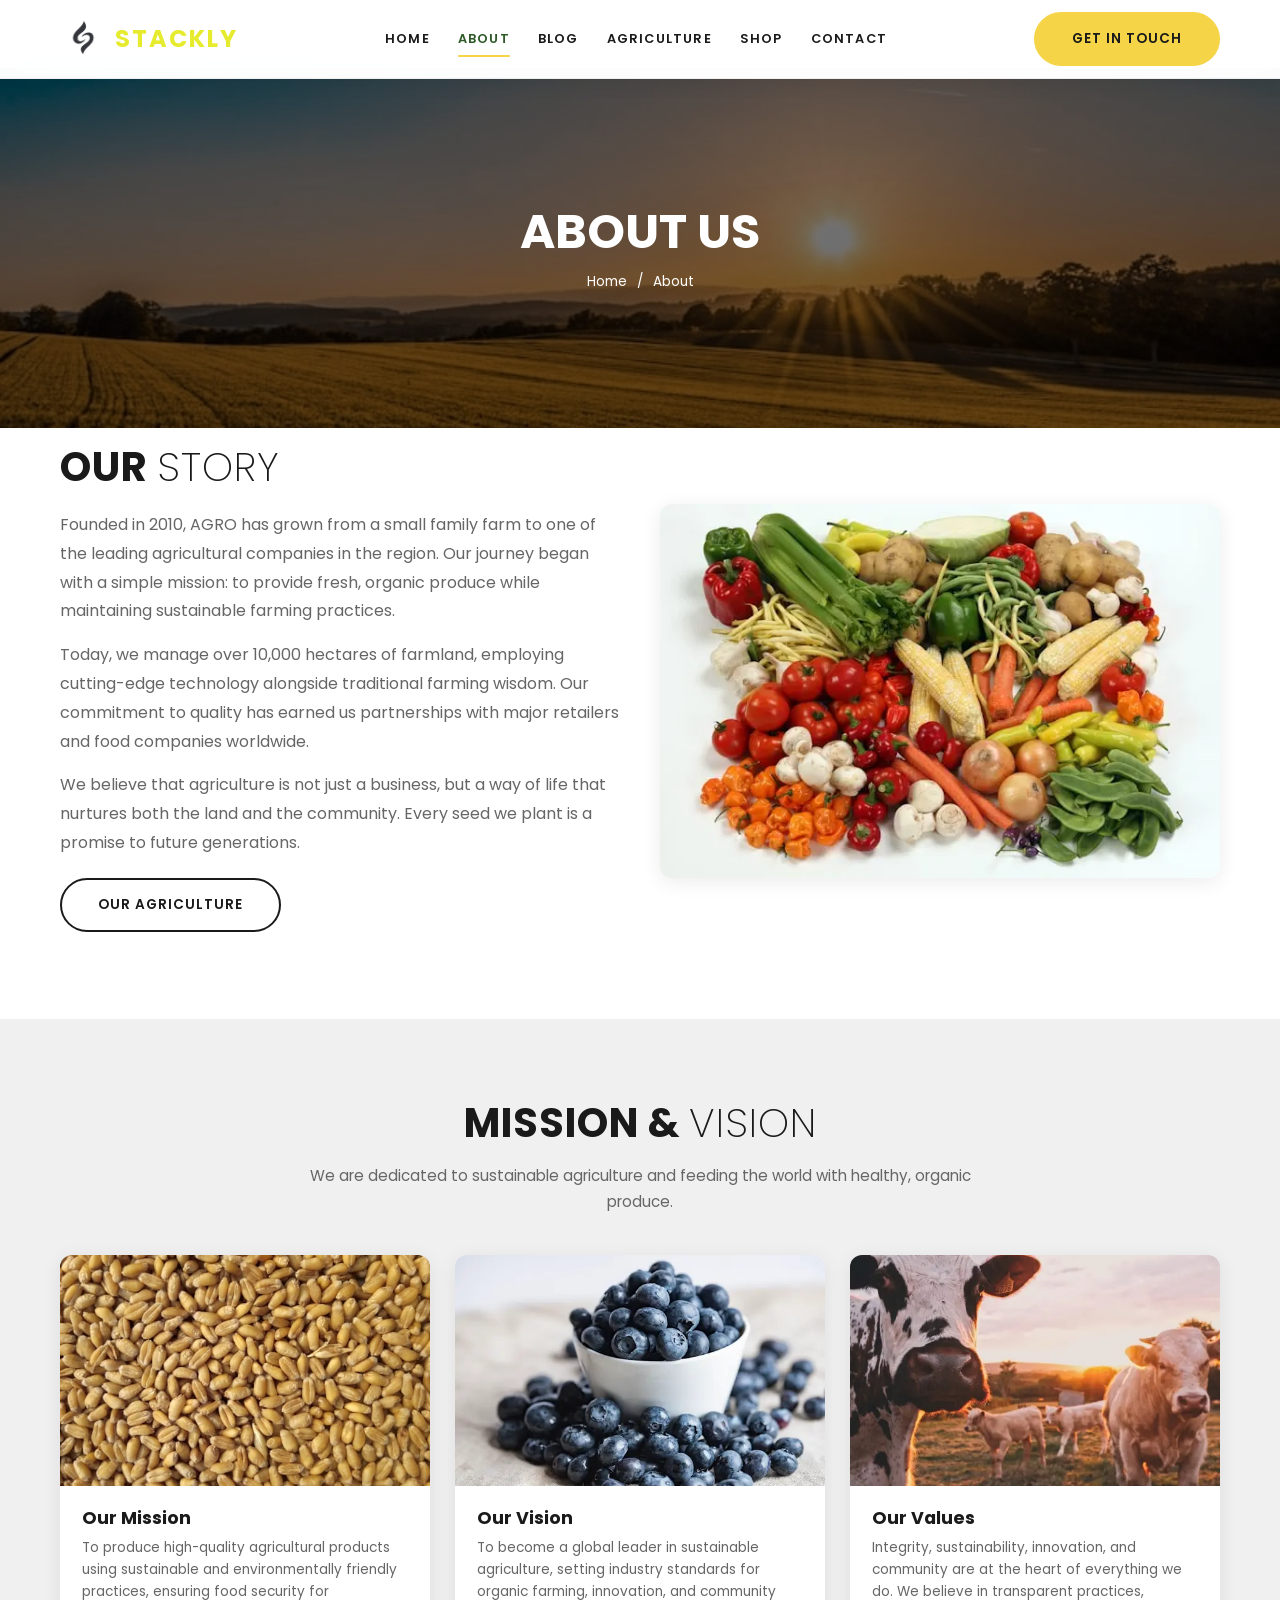
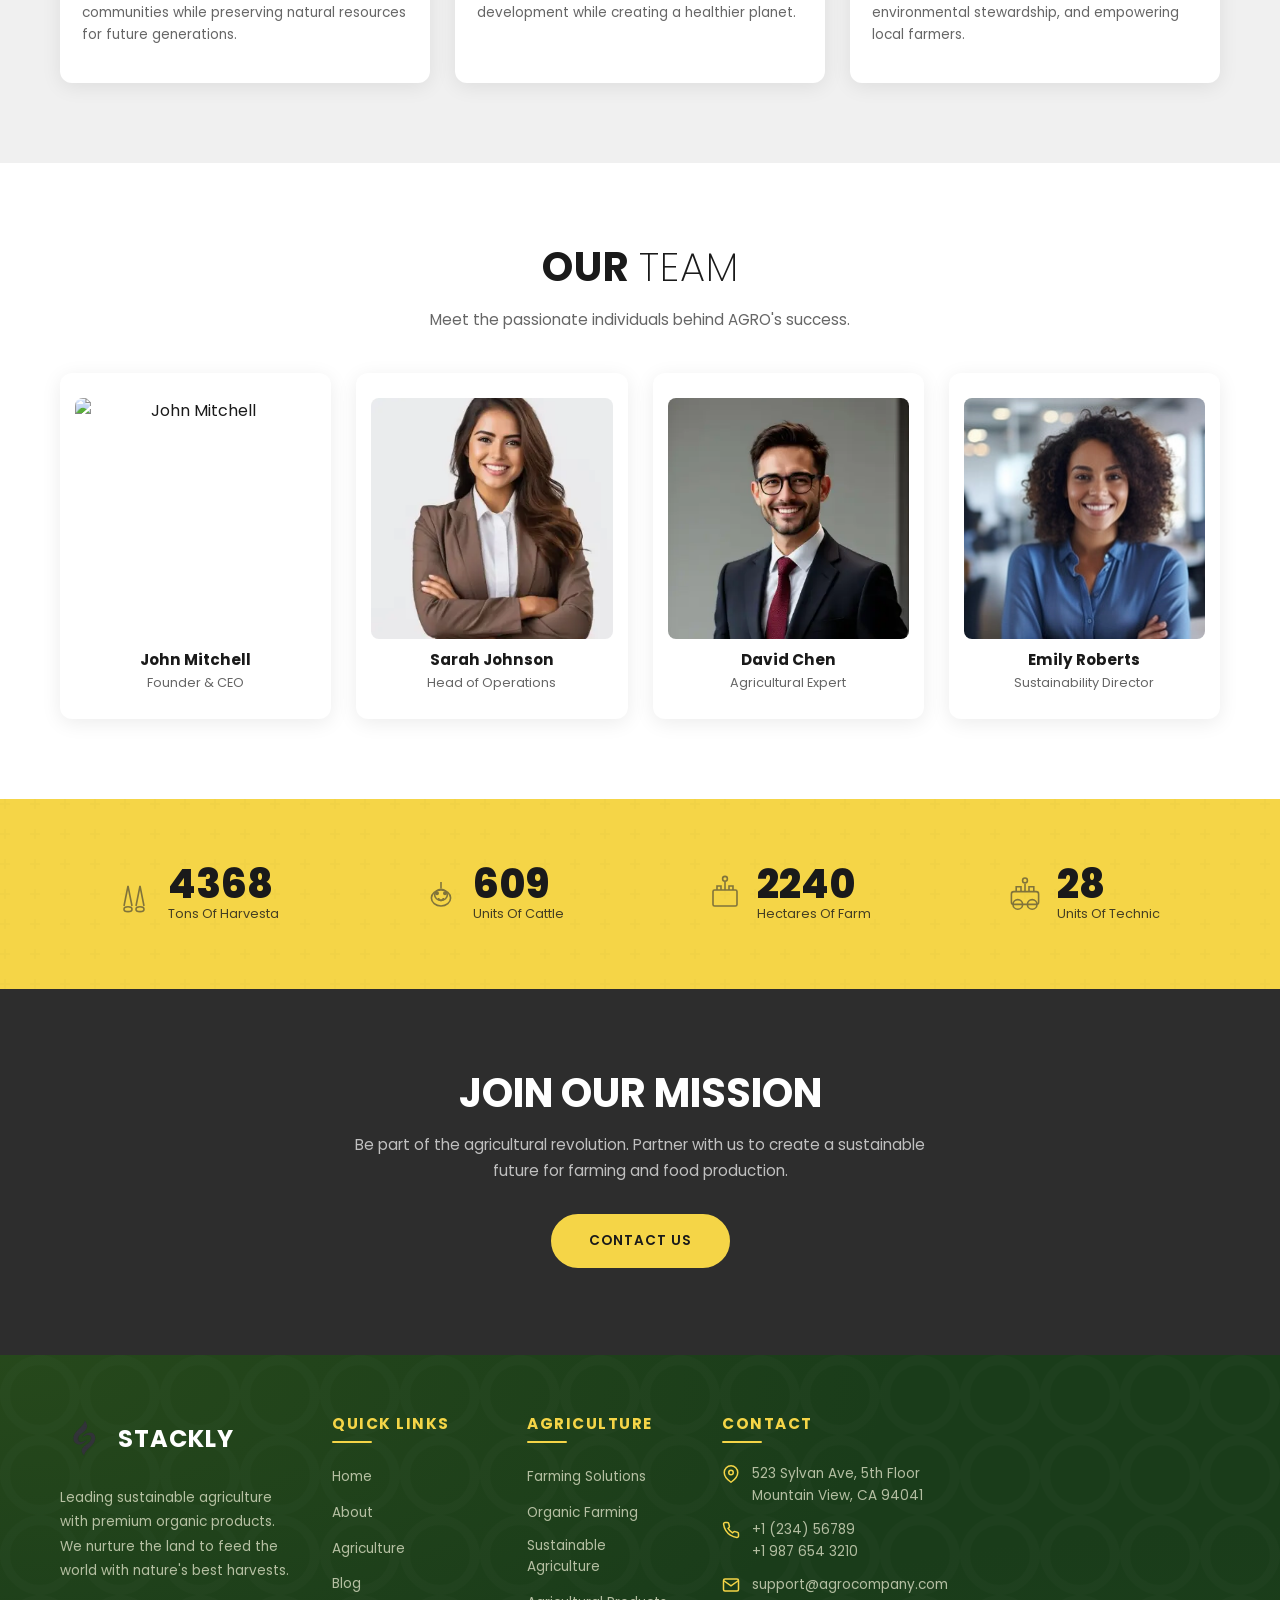
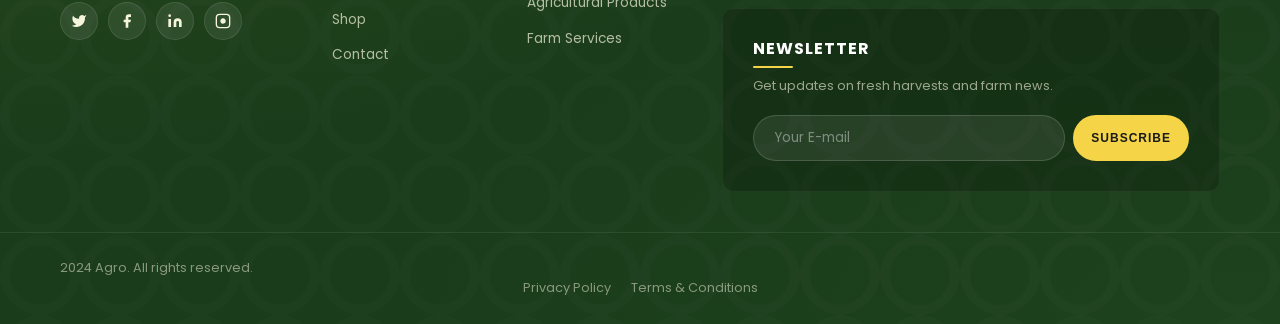
==== about.html @ 9c25da8b "Add files via upload" ====
<!DOCTYPE html>
<html lang="en">
<head>
    <meta charset="UTF-8">
    <meta name="viewport" content="width=device-width, initial-scale=1.0">
    <title>About Us - AGRO Farming Company</title>
    <meta name="description" content="Learn about AGRO Farming Company, our mission, values, and commitment to sustainable agriculture.">
    <link rel="preconnect" href="https://fonts.googleapis.com">
    <link href="https://fonts.googleapis.com/css2?family=Poppins:wght@200;300;400;500;600;700;800&display=swap" rel="stylesheet">
    <link rel="stylesheet" href="style.css">
</head>
<body>
    <!-- Header -->
    <header class="header scrolled">
        <div class="container">
            <div class="header-inner">
                                <a href="index.html" class="logo">
    <img src="logo.png" alt="STACKLY Logo" class="logo-image">
    <span class="logo-text">STACKLY</span>
</a>
      
                <nav class="nav">
                    <a href="index.html" class="nav-link">Home</a>
                    <a href="about.html" class="nav-link active">About</a>
                    <a href="blog.html" class="nav-link">Blog</a>
                    <a href="agriculture.html" class="nav-link">Agriculture</a>
                    <a href="shop.html" class="nav-link">Shop</a>
                    <a href="contact.html" class="nav-link">Contact</a>
                </nav>
                <a href="contact.html" class="btn btn-primary">Get In Touch</a>
                <div class="mobile-toggle">
                    <span></span>
                    <span></span>
                    <span></span>
                </div>
            </div>
        </div>
    </header>

    <!-- Page Hero -->
    <section class="page-hero">
        <div class="page-hero-overlay"></div>
        <div class="page-hero-content">
            <h1>About Us</h1>
            <div class="breadcrumb">
                <a href="index.html">Home</a>
                <span>/</span>
                <span>About</span>
            </div>
        </div>
    </section>

    <!-- Our Story -->
    <section class="section-padding">
        <div class="container">
            <div class="about-story fade-in">
                <div class="fade-left">
                    <h2 class="section-title" style="text-align:left; margin-bottom:20px;">Our <span class="thin">Story</span></h2>
                    <p style="color:var(--gray); margin-bottom:15px; line-height:1.8;">Founded in 2010, AGRO has grown from a small family farm to one of the leading agricultural companies in the region. Our journey began with a simple mission: to provide fresh, organic produce while maintaining sustainable farming practices.</p>
                    <p style="color:var(--gray); margin-bottom:15px; line-height:1.8;">Today, we manage over 10,000 hectares of farmland, employing cutting-edge technology alongside traditional farming wisdom. Our commitment to quality has earned us partnerships with major retailers and food companies worldwide.</p>
                    <p style="color:var(--gray); line-height:1.8;">We believe that agriculture is not just a business, but a way of life that nurtures both the land and the community. Every seed we plant is a promise to future generations.</p>
                    <a href="agriculture.html" class="btn btn-outline" style="margin-top:20px;">Our Agriculture</a>
                </div>
                <div class="fade-right">
                    <img src="img4.webp" alt="Our Farm" style="border-radius:12px; box-shadow:var(--shadow);">
                </div>
            </div>
        </div>
    </section>

    <!-- Mission & Vision -->
    <section class="section-padding" style="background:var(--light-gray);">
        <div class="container">
            <div class="fade-in">
                <h2 class="section-title">Mission & <span class="thin">Vision</span></h2>
                <p class="section-subtitle">We are dedicated to sustainable agriculture and feeding the world with healthy, organic produce.</p>
            </div>
            <div class="agriculture-grid stagger-container">
                <div class="agriculture-card fade-in">
                    <img src="img2.webp" alt="Our Mission">
                    <div class="agriculture-card-content">
                        <h3>Our Mission</h3>
                        <p>To produce high-quality agricultural products using sustainable and environmentally friendly practices, ensuring food security for communities while preserving natural resources for future generations.</p>
                    </div>
                </div>
                <div class="agriculture-card fade-in">
                    <img src="img3 (1).webp" alt="Our Vision">
                    <div class="agriculture-card-content">
                        <h3>Our Vision</h3>
                        <p>To become a global leader in sustainable agriculture, setting industry standards for organic farming, innovation, and community development while creating a healthier planet.</p>
                    </div>
                </div>
                <div class="agriculture-card fade-in">
                    <img src="img5 (4).webp" alt="Our Values">
                    <div class="agriculture-card-content">
                        <h3>Our Values</h3>
                        <p>Integrity, sustainability, innovation, and community are at the heart of everything we do. We believe in transparent practices, environmental stewardship, and empowering local farmers.</p>
                    </div>
                </div>
            </div>
        </div>
    </section>

    <!-- Team Section -->
    <section class="section-padding">
        <div class="container">
            <div class="fade-in">
                <h2 class="section-title">Our <span class="thin">Team</span></h2>
                <p class="section-subtitle">Meet the passionate individuals behind AGRO's success.</p>
            </div>
            <div class="team-grid stagger-container">
                <div class="team-card fade-in">
                    <img src="men.webp" alt="John Mitchell">
                    <h4>John Mitchell</h4>
                    <p>Founder & CEO</p>
                </div>
                <div class="team-card fade-in">
                    <img src="asha.webp" alt="Sarah Johnson">
                    <h4>Sarah Johnson</h4>
                    <p>Head of Operations</p>
                </div>
                <div class="team-card fade-in">
                    <img src="reddy.webp" alt="David Chen">
                    <h4>David Chen</h4>
                    <p>Agricultural Expert</p>
                </div>
                <div class="team-card fade-in">
                    <img src="14.webp" alt="Emily Roberts">
                    <h4>Emily Roberts</h4>
                    <p>Sustainability Director</p>
                </div>
            </div>
        </div>
    </section>

    <!-- Stats Section -->
    <section class="stats-section">
        <div class="container">
            <div class="stats-grid stagger-container">
                <div class="stat-item fade-in">
                    <div class="stat-icon">
                        <svg viewBox="0 0 50 50" fill="none" stroke="#333" stroke-width="2"><path d="M10 40L15 15L20 40M25 40L30 15L35 40"/><ellipse cx="15" cy="44" rx="5" ry="3"/><ellipse cx="30" cy="44" rx="5" ry="3"/></svg>
                    </div>
                    <div>
                        <div class="stat-number"><span class="counter" data-target="19500">0</span></div>
                        <div class="stat-label">Tons of harvesta</div>
                    </div>
                </div>
                <div class="stat-item fade-in">
                    <div class="stat-icon">
                        <svg viewBox="0 0 50 50" fill="none" stroke="#333" stroke-width="2"><ellipse cx="25" cy="30" rx="12" ry="10"/><ellipse cx="25" cy="26" rx="8" ry="7"/><circle cx="20" cy="24" r="1.5" fill="#333"/><circle cx="30" cy="24" r="1.5" fill="#333"/><path d="M22 30c0 1.5 1.5 3 3 3s3-1.5 3-3"/><path d="M25 10v8"/></svg>
                    </div>
                    <div>
                        <div class="stat-number"><span class="counter" data-target="2720">0</span></div>
                        <div class="stat-label">Units of Cattle</div>
                    </div>
                </div>
                <div class="stat-item fade-in">
                    <div class="stat-icon">
                        <svg viewBox="0 0 50 50" fill="none" stroke="#333" stroke-width="2"><rect x="10" y="20" width="30" height="20" rx="2"/><path d="M15 20V15h5v5M30 20V15h5v5"/><path d="M25 20V10"/><circle cx="25" cy="6" r="3"/></svg>
                    </div>
                    <div>
                        <div class="stat-number"><span class="counter" data-target="10000">0</span></div>
                        <div class="stat-label">Hectares of farm</div>
                    </div>
                </div>
                <div class="stat-item fade-in">
                    <div class="stat-icon">
                        <svg viewBox="0 0 50 50" fill="none" stroke="#333" stroke-width="2"><rect x="8" y="22" width="34" height="16" rx="3"/><circle cx="16" cy="38" r="6"/><circle cx="34" cy="38" r="6"/><path d="M14 22V16h6v6M30 22V16h6v6"/><path d="M25 22V12"/><circle cx="25" cy="8" r="3"/></svg>
                    </div>
                    <div>
                        <div class="stat-number"><span class="counter" data-target="128">0</span></div>
                        <div class="stat-label">Units of technic</div>
                    </div>
                </div>
            </div>
        </div>
    </section>

    <!-- CTA Section -->
    <section class="section-padding" style="background:var(--dark-gray); color:var(--white); text-align:center;">
        <div class="container">
            <div class="fade-in">
                <h2 style="font-size:clamp(1.8rem, 5vw, 2.5rem); margin-bottom:15px; text-transform:uppercase;">Join Our <span class="thin">Mission</span></h2>
                <p style="color:rgba(255,255,255,0.7); max-width:600px; margin:0 auto 30px; font-size:0.95rem; line-height:1.7;">Be part of the agricultural revolution. Partner with us to create a sustainable future for farming and food production.</p>
                <a href="contact.html" class="btn btn-primary">Contact Us</a>
            </div>
        </div>
    </section>

    <!-- Footer -->
    <footer class="footer">
        <div class="footer-top">
            <div class="container">
                <div class="footer-grid">
                    <div class="footer-column footer-brand">
                                         <a href="index.html" class="logo">
    <img src="logo.png" alt="STACKLY Logo" class="logo-image">
    <span class="logo-text">STACKLY</span>
</a>
      
                        <p>Leading sustainable agriculture with premium organic products. We nurture the land to feed the world with nature's best harvests.</p>
                        <div class="social-links">
                            <a href="404.html" aria-label="Twitter"><svg width="16" height="16" viewBox="0 0 24 24" fill="currentColor"><path d="M23 3a10.9 10.9 0 0 1-3.14 1.53 4.48 4.48 0 0 0-7.86 3v1A10.66 10.66 0 0 1 3 4s-4 9 5 13a11.64 11.64 0 0 1-7 2c9 5 20 0 20-11.5a4.5 4.5 0 0 0-.08-.83A7.72 7.72 0 0 0 23 3z"/></svg></a>
                            <a href="404.html" aria-label="Facebook"><svg width="16" height="16" viewBox="0 0 24 24" fill="currentColor"><path d="M18 2h-3a5 5 0 0 0-5 5v3H7v4h3v8h4v-8h3l1-4h-4V7a1 1 0 0 1 1-1h3z"/></svg></a>
                            <a href="404.html" aria-label="LinkedIn"><svg width="16" height="16" viewBox="0 0 24 24" fill="currentColor"><path d="M16 8a6 6 0 0 1 6 6v7h-4v-7a2 2 0 0 0-2-2 2 2 0 0 0-2 2v7h-4v-7a6 6 0 0 1 6-6zM2 9h4v12H2zM4 6a2 2 0 1 1 0-4 2 2 0 0 1 0 4z"/></svg></a>
                            <a href="404.html" aria-label="Instagram"><svg width="16" height="16" viewBox="0 0 24 24" fill="currentColor"><rect x="2" y="2" width="20" height="20" rx="5" ry="5" stroke="currentColor" stroke-width="2" fill="none"/><path d="M16 11.37A4 4 0 1 1 12.63 8 4 4 0 0 1 16 11.37z"/><line x1="17.5" y1="6.5" x2="17.51" y2="6.5"/></svg></a>
                        </div>
                    </div>
                    <div class="footer-column">
                        <h4>Quick Links</h4>
                        <ul class="footer-links">
                            <li><a href="index.html">Home</a></li>
                            <li><a href="about.html">About</a></li>
                            <li><a href="agriculture.html">Agriculture</a></li>
                            <li><a href="blog.html">Blog</a></li>
                            <li><a href="shop.html">Shop</a></li>
                            <li><a href="contact.html">Contact</a></li>
                        </ul>
                    </div>
                    <div class="footer-column">
                        <h4>Agriculture</h4>
                        <ul class="footer-links">
                            <li><a href="404.html">Farming Solutions</a></li>
                            <li><a href="404.html">Organic Farming</a></li>
                            <li><a href="404.html">Sustainable Agriculture</a></li>
                            <li><a href="404.html">Agricultural Products</a></li>
                            <li><a href="404.html">Farm Services</a></li>
                        </ul>
                    </div>
                    <div class="footer-column">
                        <h4>Contact</h4>
                        <div class="footer-contact-item">
                            <svg width="18" height="18" viewBox="0 0 24 24" fill="none" stroke="currentColor" stroke-width="2"><path d="M21 10c0 7-9 13-9 13s-9-6-9-13a9 9 0 0 1 18 0z"/><circle cx="12" cy="10" r="3"/></svg>
                            <span>523 Sylvan Ave, 5th Floor<br>Mountain View, CA 94041</span>
                        </div>
                        <div class="footer-contact-item">
                            <svg width="18" height="18" viewBox="0 0 24 24" fill="none" stroke="currentColor" stroke-width="2"><path d="M22 16.92v3a2 2 0 0 1-2.18 2 19.79 19.79 0 0 1-8.63-3.07 19.5 19.5 0 0 1-6-6 19.79 19.79 0 0 1-3.07-8.67A2 2 0 0 1 4.11 2h3a2 2 0 0 1 2 1.72 12.84 12.84 0 0 0 .7 2.81 2 2 0 0 1-.45 2.11L8.09 9.91a16 16 0 0 0 6 6l1.27-1.27a2 2 0 0 1 2.11-.45 12.84 12.84 0 0 0 2.81.7A2 2 0 0 1 22 16.92z"/></svg>
                            <span>+1 (234) 56789<br>+1 987 654 3210</span>
                        </div>
                        <div class="footer-contact-item">
                            <svg width="18" height="18" viewBox="0 0 24 24" fill="none" stroke="currentColor" stroke-width="2"><path d="M4 4h16c1.1 0 2 .9 2 2v12c0 1.1-.9 2-2 2H4c-1.1 0-2-.9-2-2V6c0-1.1.9-2 2-2z"/><polyline points="22,6 12,13 2,6"/></svg>
                            <span>support@agrocompany.com</span>
                        </div>
                        <div class="footer-newsletter-area">
                            <h4>Newsletter</h4>
                            <p>Get updates on fresh harvests and farm news.</p>
                            <form class="newsletter-form">
                                <input type="email" class="form-control" placeholder="Your E-mail" required>
                                <button type="submit" class="btn btn-primary" style="padding:10px 20px; font-size:0.75rem;">Subscribe</button>
                            </form>
                        </div>
                    </div>
                </div>
            </div>
        </div>
        <div class="footer-bottom">
            <div class="container">
                <p>2024 Agro. All rights reserved.</p>
                <div class="footer-bottom-links">
                    <a href="404.html">Privacy Policy</a>
                    <a href="404.html">Terms & Conditions</a>
                </div>
            </div>
        </div>
    </footer>

    <div class="back-to-top" aria-label="Back to top">
        <svg width="20" height="20" viewBox="0 0 24 24" fill="none" stroke="currentColor" stroke-width="2.5"><path d="M18 15l-6-6-6 6"/></svg>
    </div>

    <script src="script.js"></script>
</body>
</html>
---- style.css ----
/* ============================================
   AGRO - Premium Agriculture Website Styles
   Mobile-First | Responsive | Animated
   ============================================ */

/* CSS Variables - Agriculture Palette */
:root {
    --primary: #F5D547;
    --primary-dark: #e5c53f;
    --primary-light: #fff3b0;
    --deep-green: #1a3c1a;
    --forest-green: #2d5a27;
    --olive: #6b8e23;
    --earth: #8B6914;
    --brown: #5C4033;
    --cream: #F5F5DC;
    --off-white: #FAFAF5;
    --dark: #1a1a1a;
    --dark-gray: #2d2d2d;
    --gray: #666666;
    --light-gray: #f0f0f0;
    --white: #ffffff;
    --header-bg: rgba(255,255,255,0.98);
    --header-shadow: 0 2px 20px rgba(0,0,0,0.08);
    --transition: all 0.3s cubic-bezier(0.4, 0, 0.2, 1);
    --transition-slow: all 0.5s cubic-bezier(0.4, 0, 0.2, 1);
    --shadow: 0 4px 20px rgba(0,0,0,0.08);
    --shadow-hover: 0 12px 40px rgba(0,0,0,0.15);
    --shadow-card: 0 8px 30px rgba(0,0,0,0.12);
    --radius: 12px;
    --radius-sm: 8px;
}

/* Reset & Base */
*, *::before, *::after {
    margin: 0;
    padding: 0;
    box-sizing: border-box;
}

html {
    scroll-behavior: smooth;
    font-size: 16px;
}

body {
    font-family: 'Poppins', sans-serif;
    color: var(--dark);
    line-height: 1.6;
    overflow-x: hidden;
    background: var(--white);
    -webkit-font-smoothing: antialiased;
    -moz-osx-font-smoothing: grayscale;
}

img {
    max-width: 100%;
    height: auto;
    display: block;
}

a {
    text-decoration: none;
    color: inherit;
    transition: var(--transition);
}

ul { list-style: none; }

/* Container */
.container {
    width: 100%;
    max-width: 1200px;
    margin: 0 auto;
    padding: 0 20px;
}

.section-padding {
    padding: 35px 0;
}
.page-hero + .section-padding{
    padding-top: 15px !important;
}
.page-hero + .section-padding {
    padding-top: 20px;
}
@media (min-width: 768px) {
    .section-padding {
        padding: 80px 0;
    }
    .page-hero + .section-padding {
    padding-top: 20px;
}
}

/* Page Load Animation */
.page-wrapper {
    animation: pageFadeIn 0.5s ease-out;
}

@keyframes pageFadeIn {
    from { opacity: 0; transform: translateY(10px); }
    to { opacity: 1; transform: translateY(0); }
}

/* Typography */
h1, h2, h3, h4, h5, h6 {
    font-weight: 700;
    line-height: 1.2;
}

.section-title {
    font-size: clamp(1.8rem, 5vw, 2.5rem);
    text-transform: uppercase;
    text-align: center;
    margin-bottom: 1rem;
    letter-spacing: 1px;
}

.section-title .thin { font-weight: 200; }

.section-subtitle {
    text-align: center;
    color: var(--gray);
    max-width: 700px;
    margin: 0 auto 2.5rem;
    font-size: clamp(0.85rem, 2vw, 0.95rem);
    line-height: 1.7;
    padding: 0 15px;
}

/* Buttons */
.btn {
    display: inline-block;
    padding: 14px 36px;
    border-radius: 50px;
    font-weight: 600;
    font-size: 0.85rem;
    text-transform: uppercase;
    letter-spacing: 1px;
    cursor: pointer;
    transition: var(--transition);
    border: 2px solid transparent;
    text-align: center;
    position: relative;
    overflow: hidden;
    z-index: 1;
}

.btn::before {
    content: '';
    position: absolute;
    top: 50%;
    left: 50%;
    width: 0;
    height: 0;
    background: rgba(255,255,255,0.2);
    border-radius: 50%;
    transform: translate(-50%, -50%);
    transition: width 0.6s ease, height 0.6s ease;
    z-index: -1;
}

.btn:hover::before {
    width: 300px;
    height: 300px;
}

.btn-primary {
    background: var(--primary);
    color: var(--dark);
    border-color: var(--primary);
}

.btn-primary:hover {
    background: var(--primary-dark);
    transform: translateY(-3px);
    box-shadow: 0 8px 25px rgba(245, 213, 71, 0.4);
}

.btn-outline {
    background: transparent;
    color: var(--dark);
    border-color: var(--dark);
}

.btn-outline:hover {
    background: var(--dark);
    color: var(--white);
    transform: translateY(-3px);
    box-shadow: var(--shadow-hover);
}

.btn-outline-white {
    background: transparent;
    color: var(--white);
    border-color: var(--white);
}

.btn-outline-white:hover {
    background: var(--white);
    color: var(--dark);
    transform: translateY(-3px);
}

.btn-send {
    background: transparent;
    color: var(--white);
    border-color: var(--primary);
    width: 100%;
}

.btn-send:hover {
    background: var(--primary);
    color: var(--dark);
    transform: translateY(-2px);
}

/* ============================================
   HEADER - Fixed Visibility on All Pages
   ============================================ */
.header {
    position: fixed;
    top: 0;
    left: 0;
    width: 100%;
    z-index: 1000;
    transition: var(--transition);
    padding: 12px 0;
    background: var(--header-bg);
    backdrop-filter: blur(20px);
    -webkit-backdrop-filter: blur(20px);
    box-shadow: var(--header-shadow);
    border-bottom: 1px solid rgba(0,0,0,0.05);
}

.header-transparent {
    background: transparent;
    backdrop-filter: none;
    box-shadow: none;
    border-bottom: none;
}

.header-transparent.scrolled {
    background: var(--header-bg);
    backdrop-filter: blur(20px);
    -webkit-backdrop-filter: blur(20px);
    box-shadow: var(--header-shadow);
    border-bottom: 1px solid rgba(0,0,0,0.05);
    padding: 10px 0;
}

.header.scrolled {
    padding: 10px 0;
    box-shadow: 0 2px 30px rgba(0,0,0,0.12);
}

.header-inner {
    display: flex;
    align-items: center;
    justify-content: space-between;
}

/* Logo */
.logo {
    display: flex;
    align-items: center;
    gap: 10px;
    z-index: 1001;
}

.logo-icon {
    width: 44px;
    height: 44px;
    background: var(--primary);
    display: flex;
    align-items: center;
    justify-content: center;
    border-radius: 8px;
    transition: var(--transition);
    flex-shrink: 0;
}

.logo:hover .logo-icon {
    transform: scale(1.05) rotate(-5deg);
}

.logo-icon svg {
    width: 26px;
    height: 26px;
    stroke: var(--dark);
    fill: none;
    stroke-width: 2;
}

.logo-text {
    font-size: 1.4rem;
    font-weight: 800;
    color: var(--dark);
    letter-spacing: 2px;
}

/* Navigation */
.nav {
    display: flex;
    align-items: center;
    gap: 28px;
}

.nav-link {
    font-size: 0.8rem;
    font-weight: 600;
    text-transform: uppercase;
    letter-spacing: 1.2px;
    color: var(--dark);
    position: relative;
    padding: 6px 0;
    transition: var(--transition);
}

.nav-link::after {
    content: '';
    position: absolute;
    bottom: -2px;
    left: 0;
    width: 0;
    height: 2.5px;
    background: var(--primary);
    transition: width 0.3s ease;
    border-radius: 2px;
}

.nav-link:hover,
.nav-link.active {
    color: var(--forest-green);
}

.nav-link:hover::after,
.nav-link.active::after {
    width: 100%;
}

/* Mobile Toggle */
.mobile-toggle {
    display: none;
    flex-direction: column;
    gap: 5px;
    cursor: pointer;
    z-index: 1001;
    padding: 8px;
    background: rgba(0,0,0,0.05);
    border-radius: 8px;
    transition: var(--transition);
}

.mobile-toggle:hover {
    background: rgba(0,0,0,0.1);
}

.mobile-toggle span {
    display: block;
    width: 24px;
    height: 2.5px;
    background: var(--dark);
    transition: var(--transition);
    border-radius: 2px;
}

.mobile-toggle.active span:nth-child(1) {
    transform: rotate(45deg) translate(5.5px, 5.5px);
}

.mobile-toggle.active span:nth-child(2) {
    opacity: 0;
    transform: translateX(-10px);
}

.mobile-toggle.active span:nth-child(3) {
    transform: rotate(-45deg) translate(5.5px, -5.5px);
}

/* ============================================
   HERO SECTION
   ============================================ */
.hero {
    position: relative;
    height: 100vh;
    min-height: 600px;
    display: flex;
    align-items: center;
    justify-content: center;
    text-align: center;
    overflow: hidden;
}

.hero-bg {
    position: absolute;
    top: 0;
    left: 0;
    width: 100%;
    height: 100%;
    background: url(img12.webp) center/cover no-repeat;
    z-index: -2;
    animation: heroZoom 20s infinite alternate ease-in-out;
}

@keyframes heroZoom {
    from { transform: scale(1); }
    to { transform: scale(1.1); }
}

.hero-overlay {
    position: absolute;
    top: 0;
    left: 0;
    width: 100%;
    height: 100%;
    background: rgba(0,0,0,0.4);
    z-index: -1;
}

.hero-content {
    position: relative;
    z-index: 1;
    color: var(--white);
    max-width: 800px;
    padding: 0 20px;
}

.hero-label {
    font-size: clamp(1rem, 3vw, 1.5rem);
    font-weight: 200;
    letter-spacing: 8px;
    text-transform: uppercase;
    margin-bottom: 12px;
    display: block;
    animation: fadeInUp 1s ease 0.2s both;
}

.hero-title {
    font-size: clamp(2.5rem, 8vw, 4.5rem);
    font-weight: 800;
    text-transform: uppercase;
    letter-spacing: 3px;
    margin-bottom: 20px;
    line-height: 1.1;
    animation: fadeInUp 1s ease 0.4s both;
}

.hero-desc {
    font-size: clamp(0.85rem, 2vw, 1rem);
    opacity: 0.9;
    max-width: 600px;
    margin: 0 auto 30px;
    font-weight: 300;
    line-height: 1.7;
    animation: fadeInUp 1s ease 0.6s both;
}

.hero .btn {
    animation: fadeInUp 1s ease 0.8s both;
}

/* Scroll Down */
.scroll-down {
    position: absolute;
    bottom: 30px;
    left: 50%;
    transform: translateX(-50%);
    display: flex;
    flex-direction: column;
    align-items: center;
    gap: 8px;
    color: var(--white);
    animation: bounce 2s infinite;
}

.scroll-down span {
    width: 2px;
    height: 40px;
    background: var(--primary);
    display: block;
    border-radius: 2px;
}

/* ============================================
   SPECIAL OFFERS
   ============================================ */
.offers-grid {
    display: grid;
    grid-template-columns: repeat(3, 1fr);
    gap: 20px;
    margin-top: 30px;
}

.offer-card {
    text-align: center;
    padding: 30px 20px;
    transition: var(--transition);
    border-radius: var(--radius);
    background: var(--white);
}

.offer-card:hover {
    transform: translateY(-12px);
    box-shadow: var(--shadow-card);
}

.offer-icon {
    width: 70px;
    height: 70px;
    margin: 0 auto 15px;
    display: flex;
    align-items: center;
    justify-content: center;
    transition: var(--transition);
}

.offer-card:hover .offer-icon {
    transform: scale(1.1) rotate(-5deg);
}

.offer-icon svg,
.offer-icon img {
    width: 50px;
    height: 50px;
}

.offer-title {
    font-size: 0.9rem;
    font-weight: 600;
    color: var(--dark);
}

/* ============================================
   ABOUT SECTION
   ============================================ */
.about-section { position: relative; overflow: hidden; }

.about-big-text {
    font-size: clamp(2rem, 6vw, 4rem);
    font-weight: 800;
    text-transform: uppercase;
    text-align: center;
    margin-bottom: 50px;
    line-height: 1.2;
}

.about-big-text .thin { font-weight: 200; }

.about-content {
    display: grid;
    grid-template-columns: 1fr 1.2fr 1fr;
    gap: 40px;
    align-items: center;
}

.about-left h3 {
    font-size: clamp(1.5rem, 4vw, 2rem);
    text-transform: uppercase;
    margin-bottom: 5px;
}

.about-left .subtitle {
    font-size: clamp(1.1rem, 3vw, 1.5rem);
    font-weight: 200;
    text-transform: uppercase;
    letter-spacing: 2px;
    margin-bottom: 20px;
    color: var(--gray);
}

.about-center {
    position: relative;
    text-align: center;
}

.about-center img {
    max-width: 100%;
    margin: 0 auto;
    border-radius: var(--radius);
    box-shadow: var(--shadow);
}

.about-right p {
    color: var(--gray);
    font-size: 0.9rem;
    line-height: 1.8;
    margin-bottom: 15px;
}

/* ============================================
   STATS SECTION
   ============================================ */
.stats-section {
    background: var(--primary);
    padding: 50px 0;
    position: relative;
    overflow: hidden;
}

.stats-section::before {
    content: '';
    position: absolute;
    top: 0;
    left: 0;
    width: 100%;
    height: 100%;
    background: url("data:image/svg+xml,%3Csvg width='60' height='60' viewBox='0 0 60 60' xmlns='http://www.w3.org/2000/svg'%3E%3Cg fill='none' fill-rule='evenodd'%3E%3Cg fill='%23000000' fill-opacity='0.03'%3E%3Cpath d='M36 34v-4h-2v4h-4v2h4v4h2v-4h4v-2h-4zm0-30V0h-2v4h-4v2h4v4h2V6h4V4h-4zM6 34v-4H4v4H0v2h4v4h2v-4h4v-2H6zM6 4V0H4v4H0v2h4v4h2V6h4V4H6z'/%3E%3C/g%3E%3C/g%3E%3C/svg%3E");
    opacity: 0.5;
}

.stats-grid {
    display: grid;
    grid-template-columns: repeat(2, 1fr);
    gap: 25px;
    position: relative;
    z-index: 1;
}

.stat-item {
    display: flex;
    align-items: center;
    justify-content: center;
    gap: 12px;
    padding: 15px;
}

.stat-icon {
    width: 40px;
    height: 40px;
    opacity: 0.6;
    flex-shrink: 0;
}

.stat-icon svg {
    width: 100%;
    height: 100%;
}

.stat-number {
    font-size: clamp(1.8rem, 4vw, 2.5rem);
    font-weight: 800;
    color: var(--dark);
    line-height: 1;
}

.stat-label {
    font-size: 0.8rem;
    color: var(--dark);
    opacity: 0.8;
    text-transform: capitalize;
}

/* ============================================
   PRODUCTS GRID
   ============================================ */
.products-grid {
    display: grid;
    grid-template-columns: repeat(2, 1fr);
    gap: 12px;
    margin-top: 30px;
}

.product-card {
    position: relative;
    overflow: hidden;
    border-radius: var(--radius-sm);
    aspect-ratio: 1;
    cursor: pointer;
}

.product-card img {
    width: 100%;
    height: 100%;
    object-fit: cover;
    transition: transform 0.6s cubic-bezier(0.4, 0, 0.2, 1);
}

.product-card:hover img {
    transform: scale(1.15);
}

.product-overlay {
    position: absolute;
    top: 0;
    left: 0;
    width: 100%;
    height: 100%;
    background: rgba(0,0,0,0.35);
    display: flex;
    align-items: center;
    justify-content: center;
    transition: var(--transition);
}

.product-card:hover .product-overlay {
    background: rgba(0,0,0,0.55);
}

.product-title {
    color: var(--white);
    font-size: clamp(1rem, 3vw, 1.5rem);
    font-weight: 700;
    text-transform: uppercase;
    text-align: center;
    letter-spacing: 1px;
    transition: var(--transition);
}

.product-card:hover .product-title {
    transform: scale(1.05);
}

.product-card.dark {
    background: var(--dark-gray);
    display: flex;
    align-items: center;
    justify-content: center;
}

/* Products Header */
.products-header {
    display: flex;
    flex-direction: column;
    gap: 20px;
    margin-bottom: 20px;
}

.products-header h2 {
    font-size: clamp(1.5rem, 4vw, 2rem);
    text-transform: uppercase;
}

.products-header h2 .thin { font-weight: 200; }

.products-header p {
    color: var(--gray);
    font-size: 0.9rem;
    line-height: 1.7;
}

/* ============================================
   TESTIMONIALS
   ============================================ */
.testimonials-section {
    position: relative;
    background: var(--off-white);
    overflow: hidden;
}

.testimonials-section::before {
    content: '';
    position: absolute;
    top: 0;
    left: 0;
    width: 100%;
    height: 100%;
    background: url("data:image/svg+xml,%3Csvg width='100' height='100' viewBox='0 0 100 100' xmlns='http://www.w3.org/2000/svg'%3E%3Cpath d='M11 18c3.866 0 7-3.134 7-7s-3.134-7-7-7-7 3.134-7 7 3.134 7 7 7zm48 25c3.866 0 7-3.134 7-7s-3.134-7-7-7-7 3.134-7 7 3.134 7 7 7zm-43-7c1.657 0 3-1.343 3-3s-1.343-3-3-3-3 1.343-3 3 1.343 3 3 3zm63 31c1.657 0 3-1.343 3-3s-1.343-3-3-3-3 1.343-3 3 1.343 3 3 3zM34 90c1.657 0 3-1.343 3-3s-1.343-3-3-3-3 1.343-3 3 1.343 3 3 3zm56-76c1.657 0 3-1.343 3-3s-1.343-3-3-3-3 1.343-3 3 1.343 3 3 3zM12 60c1.105 0 2-.895 2-2s-.895-2-2-2-2 .895-2 2 .895 2 2 2zm28-65c2.21 0 4-1.79 4-4s-1.79-4-4-4-4 1.79-4 4 1.79 4 4 4zm23-11c2.76 0 5-2.24 5-5s-2.24-5-5-5-5 2.24-5 5 2.24 5 5 5zm-6 60c2.21 0 4-1.79 4-4s-1.79-4-4-4-4 1.79-4 4 1.79 4 4 4zm29 22c2.76 0 5-2.24 5-5s-2.24-5-5-5-5 2.24-5 5 2.24 5 5 5zM32 63c2.76 0 5-2.24 5-5s-2.24-5-5-5-5 2.24-5 5 2.24 5 5 5zm57-13c2.76 0 5-2.24 5-5s-2.24-5-5-5-5 2.24-5 5 2.24 5 5 5zm-9-21c1.105 0 2-.895 2-2s-.895-2-2-2-2 .895-2 2 .895 2 2 2zM60 91c1.105 0 2-.895 2-2s-.895-2-2-2-2 .895-2 2 .895 2 2 2zM35 41c1.105 0 2-.895 2-2s-.895-2-2-2-2 .895-2 2 .895 2 2 2zM12 60c1.105 0 2-.895 2-2s-.895-2-2-2-2 .895-2 2 .895 2 2 2z' fill='%23000000' fill-opacity='0.02' fill-rule='evenodd'/%3E%3C/svg%3E");
}

.testimonial-slide {
    text-align: center;
    max-width: 800px;
    margin: 0 auto;
    position: relative;
    padding: 20px;
}

.quote-icon {
    font-size: 4rem;
    color: var(--primary);
    line-height: 1;
    margin-bottom: 15px;
    font-family: Georgia, serif;
    display: inline-block;
    animation: floatQuote 3s ease-in-out infinite;
}

@keyframes floatQuote {
    0%, 100% { transform: translateY(0); }
    50% { transform: translateY(-8px); }
}

.testimonial-text {
    font-size: clamp(0.9rem, 2vw, 1.1rem);
    font-style: italic;
    color: var(--gray);
    line-height: 1.8;
    margin-bottom: 25px;
}

.testimonial-author {
    display: flex;
    align-items: center;
    justify-content: center;
    gap: 15px;
}

.testimonial-author img {
    width: 55px;
    height: 55px;
    border-radius: 50%;
    object-fit: cover;
    border: 3px solid var(--primary);
    transition: var(--transition);
}

.testimonial-author:hover img {
    transform: scale(1.1);
}

.testimonial-author h4 {
    font-size: 1rem;
    text-align: left;
}

/* ============================================
   PROMO SECTION
   ============================================ */
.promo-section {
    background: var(--light-gray);
    padding: 0;
    overflow: hidden;
}

.promo-inner {
    display: grid;
    grid-template-columns: 1fr;
    align-items: center;
}

.promo-content {
    padding: 70px 40px;
    order: 2;
    text-align: center;
}

.promo-content h2 {
    font-size: clamp( 3rem);
    line-height: 1.1;
    margin-bottom: 15px;
        font-size: 3rem;
    font-weight: 700;
    line-height: 1.2;

}

.promo-content h2 .highlight {
    color: #8B9A1E;
}

.promo-content h2 .thin { font-weight: 200; }

.promo-content p {
    font-size: 1rem;
    color: #555;
    max-width: 500px;
    margin: 20px auto;
}

.promo-image {
    position: relative;
    height: 450px;
    order: 1;
    overflow: hidden;
}

.promo-image img {
    object-fit: cover;
    filter: none;
    opacity: 1;
}

.promo-section:hover .promo-image img {
    transform: scale(1.05);
}












.promo-inner{
    display:flex;
    align-items:center;
    min-height:500px;
}

.promo-content{
    flex:1;
    padding:50px;
}

.promo-content h2{
    font-size:48px;
    line-height:1.2;
    margin-bottom:20px;
}

.promo-content p{
    font-size:16px;
    line-height:1.8;
    margin-bottom:25px;
}

.promo-image{
    flex:1;
    height:500px;
    overflow:hidden;
}

.promo-image img{
    width:100%;
    height:100%;
    object-fit:cover;
}






@media (max-width: 768px) {

    .promo-inner{
        display:flex;
        flex-direction:column;
    }

    .promo-content{
        order:1;
        padding:30px 20px;
        text-align:center;
    }

    .promo-image{
        order:2;
        width:100%;
        height:300px;
        display:block !important;
    }

    .promo-image img{
        width:100%;
        height:100%;
        object-fit:cover;
        display:block !important;
    }

    .price-badge{
        width:80px;
        height:80px;
        top:15px;
        right:15px;
        opacity:1 !important;
        visibility:visible !important;
    }
}









.price-badge {
    position: absolute;
    top: 50%;
    left: 50%;
    transform: translate(-50%, -50%);
    width: 100px;
    height: 100px;
    background: var(--primary);
    border-radius: 50%;
    display: flex;
    flex-direction: column;
    align-items: center;
    justify-content: center;
    font-weight: 700;
    box-shadow: var(--shadow-hover);
       opacity: 0;
   animation: blink 1s infinite;

    animation: pulseBadge 2s ease-in-out infinite;
}

@keyframes pulseBadge {
    0%, 100% { transform: translate(-50%, -50%) scale(1); }
    50% { transform: translate(-50%, -50%) scale(1.05); }
}

.price-badge .price {
    font-size: 1.8rem;
    line-height: 1;
}

.price-badge .unit {
    font-size: 0.75rem;
    opacity: 0.8;
}

/* ============================================
   BLOG SECTION
   ============================================ */
.blog-grid {
    display: grid;
    grid-template-columns: 1fr;
    gap: 25px;
}

.blog-card {
    background: var(--white);
    border-radius: var(--radius);
    overflow: hidden;
    box-shadow: var(--shadow);
    transition: var(--transition);
}

.blog-card:hover {
    transform: translateY(-10px);
    box-shadow: var(--shadow-card);
}

.blog-image {
    position: relative;
    overflow: hidden;
    aspect-ratio: 16/10;
}

.blog-image img {
    width: 100%;
    height: 100%;
    object-fit: cover;
    transition: transform 0.6s ease;
}

.blog-card:hover .blog-image img {
    transform: scale(1.1);
}

.blog-date {
    position: absolute;
    top: 12px;
    left: 12px;
    background: var(--primary);
    padding: 8px 14px;
    text-align: center;
    border-radius: var(--radius-sm);
    box-shadow: 0 4px 15px rgba(0,0,0,0.15);
}

.blog-date .day {
    display: block;
    font-size: 1.1rem;
    font-weight: 700;
    line-height: 1;
}

.blog-date .month {
    font-size: 0.65rem;
    text-transform: uppercase;
    letter-spacing: 1px;
}

.blog-content {
    padding: 22px;
    text-align: center;
}

.blog-meta {
    font-size: 0.7rem;
    color: var(--primary);
    text-transform: uppercase;
    letter-spacing: 1.5px;
    margin-bottom: 8px;
    font-weight: 600;
}

.blog-title {
    font-size: 1.05rem;
    margin-bottom: 10px;
    line-height: 1.4;
    transition: color 0.3s ease;
}

.blog-card:hover .blog-title {
    color: var(--forest-green);
}

.blog-excerpt {
    font-size: 0.85rem;
    color: var(--gray);
    margin-bottom: 18px;
    line-height: 1.6;
}

/* ============================================
   PARTNERS
   ============================================ */
.partners-section {
    padding: 40px 0;
    background: var(--white);
}

.partners-grid {
    display: grid;
    grid-template-columns: repeat(2, 1fr);
    gap: 20px;
    align-items: center;
    justify-items: center;
}

.partner-logo {
    max-width: 120px;
    opacity: 0.6;
    transition: var(--transition);
    filter: grayscale(100%);
}

.partner-logo:hover {
    opacity: 1;
    filter: grayscale(0%);
    transform: scale(1.1);
}

/* ============================================
   CONTACT / GET IN TOUCH SECTION
   ============================================ */
.contact-section {
    background: var(--dark-gray);
    color: var(--white);
    padding: 60px 0;
    position: relative;
    overflow: hidden;
}

.contact-section::before {
    content: '';
    position: absolute;
    top: 0;
    left: 0;
    width: 100%;
    height: 100%;
    background: url("data:image/svg+xml,%3Csvg width='60' height='60' viewBox='0 0 60 60' xmlns='http://www.w3.org/2000/svg'%3E%3Cg fill='none' fill-rule='evenodd'%3E%3Cg fill='%23ffffff' fill-opacity='0.02'%3E%3Cpath d='M36 34v-4h-2v4h-4v2h4v4h2v-4h4v-2h-4zm0-30V0h-2v4h-4v2h4v4h2V6h4V4h-4zM6 34v-4H4v4H0v2h4v4h2v-4h4v-2H6zM6 4V0H4v4H0v2h4v4h2V6h4V4H6z'/%3E%3C/g%3E%3C/g%3E%3C/svg%3E");
}

.contact-section .section-title { color: var(--white); }
.contact-section .section-subtitle { color: rgba(255,255,255,0.6); }

.contact-form {
    max-width: 700px;
    margin: 0 auto;
    position: relative;
    z-index: 1;
}

.form-row {
    display: grid;
    grid-template-columns: 1fr;
    gap: 15px;
    margin-bottom: 15px;
}

.form-group {
    position: relative;
}

.form-group.full { grid-column: 1 / -1; }

.form-control {
    width: 100%;
    background: rgba(255,255,255,0.05);
    border: 1px solid rgba(255,255,255,0.15);
    border-radius: var(--radius-sm);
    padding: 14px 16px;
    color: var(--white);
    font-family: 'Poppins', sans-serif;
    font-size: 0.9rem;
    outline: none;
    transition: var(--transition);
}

.form-control::placeholder {
    color: rgba(255,255,255,0.4);
}

.form-control:focus {
    border-color: var(--primary);
    background: rgba(255,255,255,0.08);
    box-shadow: 0 0 0 3px rgba(245, 213, 71, 0.1);
}

.form-control.textarea {
    resize: vertical;
    min-height: 120px;
}

.error-msg {
    color: #ff6b6b;
    font-size: 0.75rem;
    margin-top: 6px;
    display: none;
    padding-left: 4px;
}

.form-group.error .form-control {
    border-color: #ff6b6b;
    box-shadow: 0 0 0 3px rgba(255, 107, 107, 0.1);
}

.form-group.error .error-msg {
    display: block;
    animation: shake 0.4s ease;
}

@keyframes shake {
    0%, 100% { transform: translateX(0); }
    25% { transform: translateX(-5px); }
    75% { transform: translateX(5px); }
}

/* Map */
.map-section {
    height: 300px;
    background: var(--light-gray);
    overflow: hidden;
}

.map-section iframe {
    width: 100%;
    height: 100%;
    border: none;
    filter: grayscale(30%) contrast(1.1);
}

/* ============================================
   PREMIUM AGRICULTURE FOOTER
   ============================================ */
.footer {
    background: var(--deep-green);
    color: var(--cream);
    position: relative;
    overflow: hidden;
}

.footer::before {
    content: '';
    position: absolute;
    top: 0;
    left: 0;
    width: 100%;
    height: 100%;
    background: 
        radial-gradient(ellipse at top left, rgba(107, 142, 35, 0.15) 0%, transparent 50%),
        radial-gradient(ellipse at bottom right, rgba(45, 90, 39, 0.2) 0%, transparent 50%);
    pointer-events: none;
}

.footer::after {
    content: '';
    position: absolute;
    top: 0;
    left: 0;
    width: 100%;
    height: 100%;
    background: url("data:image/svg+xml,%3Csvg width='80' height='80' viewBox='0 0 80 80' xmlns='http://www.w3.org/2000/svg'%3E%3Cpath d='M40 0C20 0 0 20 0 40s20 40 40 40 40-20 40-40S60 0 40 0zm0 70c-16.5 0-30-13.5-30-30S23.5 10 40 10s30 13.5 30 30-13.5 30-30 30z' fill='%23ffffff' fill-opacity='0.015'/%3E%3C/svg%3E");
    pointer-events: none;
}

.footer-top {
    padding: 60px 0 40px;
    position: relative;
    z-index: 1;
}

.footer-grid {
    display: grid;
    grid-template-columns: 1fr;
    gap: 40px;
}

.footer-brand .logo-text {
    color: var(--white);
}

.footer-brand .logo-icon {
    background: var(--primary);
}

.footer-brand p {
    color: rgba(245, 245, 220, 0.7);
    font-size: 0.85rem;
    margin-top: 15px;
    line-height: 1.8;
}

.footer-column h4 {
    font-size: 0.95rem;
    font-weight: 700;
    text-transform: uppercase;
    letter-spacing: 1.5px;
    margin-bottom: 20px;
    color: var(--primary);
    position: relative;
    padding-bottom: 10px;
}

.footer-column h4::after {
    content: '';
    position: absolute;
    bottom: 0;
    left: 0;
    width: 40px;
    height: 2px;
    background: var(--primary);
    border-radius: 2px;
}

.footer-links li {
    margin-bottom: 10px;
}

.footer-links a {
    color: rgba(245, 245, 220, 0.7);
    font-size: 0.85rem;
    transition: var(--transition);
    display: inline-block;
    position: relative;
    padding-left: 0;
}

.footer-links a::before {
    content: '→';
    position: absolute;
    left: -18px;
    opacity: 0;
    transition: var(--transition);
    color: var(--primary);
}

.footer-links a:hover {
    color: var(--primary);
    padding-left: 18px;
}

.footer-links a:hover::before {
    opacity: 1;
    left: 0;
}

.footer-contact-item {
    display: flex;
    align-items: flex-start;
    gap: 12px;
    margin-bottom: 12px;
    color: rgba(245, 245, 220, 0.7);
    font-size: 0.85rem;
    line-height: 1.6;
}

.footer-contact-item svg {
    width: 18px;
    height: 18px;
    color: var(--primary);
    flex-shrink: 0;
    margin-top: 2px;
}

/* Social Links */
.social-links {
    display: flex;
    gap: 10px;
    margin-top: 18px;
}

.social-links a {
    width: 38px;
    height: 38px;
    border-radius: 50%;
    background: rgba(255,255,255,0.08);
    display: flex;
    align-items: center;
    justify-content: center;
    color: var(--cream);
    transition: var(--transition);
    border: 1px solid rgba(255,255,255,0.1);
}

.social-links a:hover {
    background: var(--primary);
    color: var(--dark);
    border-color: var(--primary);
    transform: translateY(-4px) scale(1.1);
    box-shadow: 0 8px 20px rgba(245, 213, 71, 0.3);
}

/* Newsletter */
.footer-newsletter-area {
    background: rgba(0,0,0,0.2);
    border-radius: var(--radius);
    padding: 30px;
    margin-top: 10px;
    border: 1px solid rgba(255,255,255,0.05);
}

.footer-newsletter-area h4 {
    font-size: 1rem;
    color: var(--white);
    margin-bottom: 8px;
    text-transform: uppercase;
    letter-spacing: 1px;
}

.footer-newsletter-area p {
    font-size: 0.8rem;
    color: rgba(245, 245, 220, 0.6);
    margin-bottom: 18px;
}

.newsletter-form {
    display: flex;
    gap: 10px;
    flex-direction: column;
}

.newsletter-form .form-control {
    background: rgba(255,255,255,0.08);
    border: 1px solid rgba(255,255,255,0.15);
    color: var(--white);
    border-radius: 50px;
    padding: 12px 20px;
    font-size: 0.85rem;
}

.newsletter-form .form-control::placeholder {
    color: rgba(255,255,255,0.4);
}

.newsletter-form .form-control:focus {
    border-color: var(--primary);
    background: rgba(255,255,255,0.12);
}

.newsletter-form .btn {
    padding: 12px 24px;
    font-size: 0.8rem;
    white-space: nowrap;
}

/* Footer Bottom */
.footer-bottom {
    border-top: 1px solid rgba(255,255,255,0.08);
    padding: 25px 0;
    display: flex;
    flex-direction: column;
    align-items: center;
    gap: 15px;
    text-align: center;
    position: relative;
    z-index: 1;
}

.footer-bottom p {
    font-size: 0.8rem;
    color: rgba(245, 245, 220, 0.5);
}

.footer-bottom a {
    color: rgba(245, 245, 220, 0.5);
    font-size: 0.8rem;
    transition: var(--transition);
}

.footer-bottom a:hover {
    color: var(--primary);
}

.footer-bottom-links {
    display: flex;
    gap: 20px;
    flex-wrap: wrap;
    justify-content: center;
}

/* Back to Top */
.back-to-top {
    position: fixed;
    bottom: 25px;
    right: 25px;
    width: 44px;
    height: 44px;
    background: var(--primary);
    border-radius: 50%;
    display: flex;
    align-items: center;
    justify-content: center;
    color: var(--dark);
    cursor: pointer;
    opacity: 0;
    visibility: hidden;
    transition: var(--transition);
    z-index: 999;
    box-shadow: 0 4px 15px rgba(245, 213, 71, 0.4);
    border: none;
}

.back-to-top.visible {
    opacity: 1;
    visibility: visible;
}

.back-to-top:hover {
    transform: translateY(-5px) scale(1.1);
    box-shadow: 0 8px 25px rgba(245, 213, 71, 0.5);
}

/* ============================================
   404 PAGE
   ============================================ */
.error-hero {
    min-height: 100vh;
    display: flex;
    align-items: center;
    justify-content: center;
    text-align: center;
    background: var(--off-white);
    padding: 40px 20px;
    position: relative;
    overflow: hidden;
}

.error-hero::before {
    content: '';
    position: absolute;
    top: 0;
    left: 0;
    width: 100%;
    height: 100%;
    background: url('img12.webp') center/cover no-repeat;
    opacity: 0.04;
    animation: slowZoom 20s infinite alternate;
}

@keyframes slowZoom {
    from { transform: scale(1); }
    to { transform: scale(1.1); }
}

.error-content {
    position: relative;
    z-index: 1;
    max-width: 600px;
}

.error-number {
    font-size: clamp(5rem, 15vw, 10rem);
    font-weight: 800;
    color: var(--primary);
    line-height: 1;
    margin-bottom: 10px;
    animation: bounceIn 1s ease;
    text-shadow: 0 10px 40px rgba(245, 213, 71, 0.3);
}

.error-title {
    font-size: clamp(1.5rem, 4vw, 2rem);
    margin-bottom: 15px;
    text-transform: uppercase;
    color: var(--dark);
}

.error-desc {
    color: var(--gray);
    margin-bottom: 30px;
    max-width: 500px;
    margin-left: auto;
    margin-right: auto;
    font-size: 0.95rem;
    line-height: 1.6;
}

@keyframes bounceIn {
    0% { transform: scale(0.3); opacity: 0; }
    50% { transform: scale(1.05); }
    70% { transform: scale(0.9); }
    100% { transform: scale(1); opacity: 1; }
}

.leaf-icon {
    width: 70px;
    height: 70px;
    margin: 0 auto 20px;
    animation: floatLeaf 3s ease-in-out infinite;
}

@keyframes floatLeaf {
    0%, 100% { transform: translateY(0) rotate(0deg); }
    50% { transform: translateY(-15px) rotate(5deg); }
}

/* ============================================
   PAGE HERO (Inner Pages)
   ============================================ */
.page-hero {
    position: relative;
    height: 40vh;
    min-height: 300px;
    display: flex;
    align-items: center;
    justify-content: center;
    text-align: center;
    background: url('img12.webp') center/cover no-repeat;
    margin-top: 68px;
}

.page-hero-overlay {
    position: absolute;
    top: 0;
    left: 0;
    width: 100%;
    height: 100%;
    background: rgba(0,0,0,0.55);
}

.page-hero-content {
    position: relative;
    z-index: 1;
    color: var(--white);
    padding: 0 20px;
}

.page-hero-content h1 {
    font-size: clamp(2rem, 6vw, 3rem);
    text-transform: uppercase;
    margin-bottom: 10px;
    animation: fadeInUp 0.8s ease;
}

.breadcrumb {
    display: flex;
    justify-content: center;
    align-items: center;
    gap: 10px;
    font-size: 0.85rem;
    animation: fadeInUp 0.8s ease 0.2s both;
}

.breadcrumb a:hover {
    color: var(--primary);
}

/* ============================================
   ABOUT PAGE
   ============================================ */
/* .about-story {
    display: grid;
    grid-template-columns: 1fr;
    gap: 30px;
    align-items: center;
}

.about-story img {
    border-radius: var(--radius);
    box-shadow: var(--shadow);
    width: 100%;
} */

.team-grid {
    display: grid;
    grid-template-columns: repeat(2, 1fr);
    gap: 20px;
}

.team-card {
    text-align: center;
    background: var(--white);
    padding: 25px 15px;
    border-radius: var(--radius);
    box-shadow: var(--shadow);
    transition: var(--transition);
}

.team-card:hover {
    transform: translateY(-8px);
    box-shadow: var(--shadow-card);
}

.team-card img {
    width: 100%;
    aspect-ratio: 1;
    object-fit: cover;
    border-radius: var(--radius-sm);
    margin-bottom: 12px;
    transition: var(--transition);
}

.team-card:hover img {
    transform: scale(1.03);
}

.team-card h4 {
    font-size: 0.95rem;
    margin-bottom: 4px;
}

.team-card p {
    font-size: 0.8rem;
    color: var(--gray);
}

/* ============================================
   AGRICULTURE PAGE
   ============================================ */
.agriculture-grid {
    display: grid;
    grid-template-columns: 1fr;
    gap: 25px;
}

.agriculture-card {
    background: var(--white);
    border-radius: var(--radius);
    overflow: hidden;
    box-shadow: var(--shadow);
    transition: var(--transition);
}

.agriculture-card:hover {
    transform: translateY(-10px);
    box-shadow: var(--shadow-card);
}

.agriculture-card img {
    width: 100%;
    aspect-ratio: 16/10;
    object-fit: cover;
    transition: transform 0.6s ease;
}

.agriculture-card:hover img {
    transform: scale(1.08);
}

.agriculture-card-content {
    padding: 22px;
}

.agriculture-card-content h3 {
    font-size: 1.1rem;
    margin-bottom: 8px;
    transition: color 0.3s ease;
}

.agriculture-card:hover .agriculture-card-content h3 {
    color: var(--forest-green);
}

.agriculture-card-content p {
    font-size: 0.85rem;
    color: var(--gray);
    margin-bottom: 15px;
    line-height: 1.6;
}

/* ============================================
   SHOP PAGE
   ============================================ */
.shop-grid {
    display: grid;
    grid-template-columns: repeat(2, 1fr);
    gap: 15px;
}

.shop-card {
    background: var(--white);
    border-radius: var(--radius);
    overflow: hidden;
    box-shadow: var(--shadow);
    transition: var(--transition);
    text-align: center;
}

.shop-card:hover {
    transform: translateY(-10px);
    box-shadow: var(--shadow-card);
}

.shop-card .product-image {
    position: relative;
    overflow: hidden;
    aspect-ratio: 1;
    background: var(--light-gray);
}

.shop-card .product-image img {
    width: 100%;
    height: 100%;
    object-fit: cover;
    transition: transform 0.6s ease;
}

.shop-card:hover .product-image img {
    transform: scale(1.1);
}

.shop-card-content {
    padding: 18px 12px;
}

.shop-card-content h3 {
    font-size: 0.85rem;
    margin-bottom: 6px;
    line-height: 1.3;
}

.price {
    font-size: 1.1rem;
    font-weight: 700;
    color: var(--forest-green);
    margin-bottom: 12px;
}

/* ============================================
   CONTACT PAGE
   ============================================ */
.contact-info-grid {
    display: grid;
    grid-template-columns: 1fr;
    gap: 20px;
    margin-bottom: 40px;
}

.contact-info-card {
    text-align: center;
    padding: 30px 20px;
    background: var(--white);
    border-radius: var(--radius);
    box-shadow: var(--shadow);
    transition: var(--transition);
    border: 1px solid rgba(0,0,0,0.04);
}

.contact-info-card:hover {
    transform: translateY(-8px);
    box-shadow: var(--shadow-card);
    border-color: rgba(245, 213, 71, 0.3);
}

.contact-info-card .icon {
    width: 55px;
    height: 55px;
    background: var(--primary);
    border-radius: 50%;
    display: flex;
    align-items: center;
    justify-content: center;
    margin: 0 auto 15px;
    color: var(--dark);
    font-size: 1.1rem;
    transition: var(--transition);
}

.contact-info-card:hover .icon {
    transform: scale(1.1) rotate(-5deg);
    box-shadow: 0 8px 20px rgba(245, 213, 71, 0.4);
}

.contact-info-card h4 {
    font-size: 0.95rem;
    margin-bottom: 8px;
}

.contact-info-card p {
    font-size: 0.8rem;
    color: var(--gray);
    line-height: 1.6;
}

.contact-layout {
    display: grid;
    grid-template-columns: 1fr;
    gap: 30px;
}

.contact-form-wrapper {
    background: var(--dark-gray);
    padding: 30px 20px;
    border-radius: var(--radius);
    position: relative;
    overflow: hidden;
}

.contact-form-wrapper::before {
    content: '';
    position: absolute;
    top: 0;
    left: 0;
    width: 100%;
    height: 100%;
    background: url("data:image/svg+xml,%3Csvg width='60' height='60' viewBox='0 0 60 60' xmlns='http://www.w3.org/2000/svg'%3E%3Cg fill='none' fill-rule='evenodd'%3E%3Cg fill='%23ffffff' fill-opacity='0.02'%3E%3Cpath d='M36 34v-4h-2v4h-4v2h4v4h2v-4h4v-2h-4zm0-30V0h-2v4h-4v2h4v4h2V6h4V4h-4zM6 34v-4H4v4H0v2h4v4h2v-4h4v-2H6zM6 4V0H4v4H0v2h4v4h2V6h4V4H6z'/%3E%3C/g%3E%3C/g%3E%3C/svg%3E");
}

.contact-form-wrapper h3 {
    color: var(--white);
    margin-bottom: 25px;
    text-transform: uppercase;
    font-size: 1.2rem;
    position: relative;
    z-index: 1;
}

.map-container {
    background: var(--white);
    padding: 20px;
    border-radius: var(--radius);
    box-shadow: var(--shadow);
    height: 100%;
}

.map-container h3 {
    margin-bottom: 15px;
    text-transform: uppercase;
    font-size: 1.1rem;
}

.map-wrapper {
    height: 300px;
    border-radius: var(--radius-sm);
    overflow: hidden;
}

.map-wrapper iframe {
    width: 100%;
    height: 100%;
    border: none;
    border-radius: var(--radius-sm);
}

/* ============================================
   ANIMATIONS - Scroll Reveal
   ============================================ */
.fade-in {
    opacity: 0;
    transform: translateY(30px);
    transition: opacity 0.7s ease, transform 0.7s ease;
}

.fade-in.visible {
    opacity: 1;
    transform: translateY(0);
}

.fade-left {
    opacity: 0;
    transform: translateX(-40px);
    transition: opacity 0.7s ease, transform 0.7s ease;
}

.fade-left.visible {
    opacity: 1;
    transform: translateX(0);
}

.fade-right {
    opacity: 0;
    transform: translateX(40px);
    transition: opacity 0.7s ease, transform 0.7s ease;
}

.fade-right.visible {
    opacity: 1;
    transform: translateX(0);
}

.zoom-in {
    opacity: 0;
    transform: scale(0.85);
    transition: opacity 0.7s ease, transform 0.7s ease;
}

.zoom-in.visible {
    opacity: 1;
    transform: scale(1);
}

.stagger-container .fade-in:nth-child(1) { transition-delay: 0s; }
.stagger-container .fade-in:nth-child(2) { transition-delay: 0.1s; }
.stagger-container .fade-in:nth-child(3) { transition-delay: 0.2s; }
.stagger-container .fade-in:nth-child(4) { transition-delay: 0.3s; }
.stagger-container .fade-in:nth-child(5) { transition-delay: 0.4s; }
.stagger-container .fade-in:nth-child(6) { transition-delay: 0.5s; }

@keyframes fadeInUp {
    from { opacity: 0; transform: translateY(30px); }
    to { opacity: 1; transform: translateY(0); }
}

@keyframes bounce {
    0%, 20%, 50%, 80%, 100% { transform: translateX(-50%) translateY(0); }
    40% { transform: translateX(-50%) translateY(-10px); }
    60% { transform: translateX(-50%) translateY(-5px); }
}

@keyframes bounceIn {
    0% { transform: scale(0.3); opacity: 0; }
    50% { transform: scale(1.05); }
    70% { transform: scale(0.9); }
    100% { transform: scale(1); opacity: 1; }
}

/* ============================================
   TABLET (768px+)
   ============================================ */
@media (min-width: 768px) {
    .section-padding { padding: 80px 0; }
    
    .offers-grid {
        grid-template-columns: repeat(3, 1fr);
        gap: 25px;
    }
    
    .stats-grid {
        grid-template-columns: repeat(4, 1fr);
        gap: 20px;
    }
    
    .products-grid {
        grid-template-columns: repeat(3, 1fr);
        gap: 15px;
    }
    
    .products-header {
        flex-direction: row;
        align-items: center;
    }
    
    .promo-inner {
        grid-template-columns: 1fr 1fr;
    }
    
    .promo-content {
        padding: 60px 40px;
        order: 1;
        text-align: left;
    }
    
    .promo-image {
        height: 100%;
        min-height: 400px;
        order: 2;
    }
    
    .price-badge {
        left: 0;
        transform: translate(-50%, -50%);
    }
    
    .blog-grid {
        grid-template-columns: repeat(2, 1fr);
        gap: 25px;
    }
    
    .partners-grid {
        grid-template-columns: repeat(5, 1fr);
    }
    
    .form-row {
        grid-template-columns: 1fr 1fr;
        gap: 20px;
    }
    
    .footer-grid {
        grid-template-columns: repeat(2, 1fr);
        gap: 40px;
    }
    
    .newsletter-form {
        flex-direction: row;
    }
    
    .footer-bottom {
        flex-direction: row;
        justify-content: space-between;
        text-align: left;
    }
    
    /* .about-story {
        grid-template-columns: 1fr 1fr;
        gap: 50px;
    } */
    
    .team-grid {
        grid-template-columns: repeat(4, 1fr);
        gap: 25px;
    }
    
    .agriculture-grid {
        grid-template-columns: repeat(2, 1fr);
        gap: 25px;
    }
    
    .shop-grid {
        grid-template-columns: repeat(3, 1fr);
        gap: 25px;
    }
    
    .contact-info-grid {
        grid-template-columns: repeat(2, 1fr);
        gap: 25px;
    }
    
    .contact-layout {
        grid-template-columns: 1fr 1fr;
        gap: 40px;
    }
    
    .contact-form-wrapper {
        padding: 40px;
    }
    
    .map-section { height: 400px; }
}

/* ============================================
   DESKTOP (1024px+)
   ============================================ */
@media (min-width: 1024px) {
    .offers-grid {
        grid-template-columns: repeat(6, 1fr);
        gap: 20px;
    }
    
    .products-grid {
        grid-template-columns: repeat(3, 1fr);
    }
    
    .blog-grid {
        grid-template-columns: repeat(3, 1fr);
    }
    
    .about-content {
        grid-template-columns: 1fr 1.2fr 1fr;
        gap: 50px;
    }
    
    .footer-grid {
        grid-template-columns: 1.5fr 1fr 1fr 1.5fr;
        gap: 40px;
    }
    
    .agriculture-grid {
        grid-template-columns: repeat(3, 1fr);
    }
    
    .shop-grid {
        grid-template-columns: repeat(4, 1fr);
    }
    
    .contact-info-grid {
        grid-template-columns: repeat(4, 1fr);
    }
    
    .contact-layout {
        grid-template-columns: 1.2fr 1fr;
    }
    
    .promo-content {
        padding: 80px 60px;
    }
    
    .promo-image {
        min-height: 500px;
    }
    
    .price-badge {
        width: 120px;
        height: 120px;
    }
    
    .price-badge .price {
        font-size: 2.2rem;
    }
}

/* ============================================
   MOBILE MENU - Responsive Styles
   ============================================ */
@media (max-width: 1023px) {
    .nav {
        position: fixed;
        top: 0;
        right: -100%;
        width: 280px;
        height: 100vh;
        background: var(--white);
        flex-direction: column;
        padding: 90px 30px 30px;
        transition: right 0.4s cubic-bezier(0.4, 0, 0.2, 1);
        box-shadow: -5px 0 30px rgba(0,0,0,0.15);
        align-items: flex-start;
        gap: 0;
        overflow-y: auto;
    }
    
    .nav.active {
        right: 0;
    }
    
    .nav-link {
        color: var(--dark) !important;
        font-size: 0.95rem;
        padding: 14px 0;
        border-bottom: 1px solid rgba(0,0,0,0.06);
        width: 100%;
    }
    
    .nav-link::after {
        bottom: 8px;
    }
    
    .mobile-toggle {
        display: flex;
    }
    
    .header .btn-primary {
        display: none;
    }
    
    .header-transparent .nav-link {
        color: var(--dark) !important;
    }
}

/* ============================================
   SMALL MOBILE (320px - 375px)
   ============================================ */
@media (max-width: 375px) {
    html { font-size: 14px; }
    
    .container { padding: 0 15px; }
    
    .section-padding { padding: 45px 0; }
    
    .hero { min-height: 500px; }
    
    .btn {
        padding: 12px 24px;
        font-size: 0.75rem;
    }
    
    .products-grid {
        grid-template-columns: 1fr;
    }
    
    .shop-grid {
        grid-template-columns: 1fr;
    }
    
    .team-grid {
        grid-template-columns: 1fr;
    }
    
    .blog-grid {
        grid-template-columns: 1fr;
    }
    
    .stats-grid {
        grid-template-columns: 1fr;
    }
    
    .offers-grid {
        grid-template-columns: repeat(2, 1fr);
    }
    
    .partners-grid {
        grid-template-columns: repeat(2, 1fr);
    }
    
    .footer-grid {
        grid-template-columns: 1fr;
    }
    
    .contact-info-grid {
        grid-template-columns: 1fr;
    }
    
    .promo-image { height: 250px; }
    
    .price-badge {
        width: 85px;
        height: 85px;
    }
    
    .price-badge .price { font-size: 1.5rem; }
    
    .map-section { height: 250px; }
    
    .page-hero { height: 35vh; min-height: 220px; }
}

/* ============================================
   MEDIUM MOBILE (376px - 414px)
   ============================================ */
@media (min-width: 376px) and (max-width: 414px) {
    .offers-grid { grid-template-columns: repeat(2, 1fr); }
    .products-grid { grid-template-columns: repeat(2, 1fr); }
    .shop-grid { grid-template-columns: repeat(2, 1fr); }
    .team-grid { grid-template-columns: repeat(2, 1fr); }
    .stats-grid { grid-template-columns: repeat(2, 1fr); }
    .partners-grid { grid-template-columns: repeat(2, 1fr); }
}

/* ============================================
   LARGE MOBILE (415px - 767px)
   ============================================ */
@media (min-width: 415px) and (max-width: 767px) {
    .offers-grid { grid-template-columns: repeat(2, 1fr); }
    .products-grid { grid-template-columns: repeat(2, 1fr); }
    .shop-grid { grid-template-columns: repeat(2, 1fr); }
    .team-grid { grid-template-columns: repeat(2, 1fr); }
    .blog-grid { grid-template-columns: 1fr; }
    .stats-grid { grid-template-columns: repeat(2, 1fr); }
    .partners-grid { grid-template-columns: repeat(3, 1fr); }
    .contact-info-grid { grid-template-columns: repeat(2, 1fr); }
    .footer-grid { grid-template-columns: repeat(2, 1fr); }
    .agriculture-grid { grid-template-columns: 1fr; }
}

/* ============================================
   ACCESSIBILITY
   ============================================ */
@media (prefers-reduced-motion: reduce) {
    *, *::before, *::after {
        animation-duration: 0.01ms !important;
        animation-iteration-count: 1 !important;
        transition-duration: 0.01ms !important;
    }
    
    .fade-in, .fade-left, .fade-right, .zoom-in {
        opacity: 1;
        transform: none;
    }
}

a:focus-visible, button:focus-visible, input:focus-visible, textarea:focus-visible {
    outline: 2px solid var(--primary);
    outline-offset: 2px;
}

html {
    scroll-behavior: smooth;
}

body::-webkit-scrollbar {
    width: 8px;
}

body::-webkit-scrollbar-track {
    background: var(--light-gray);
}

body::-webkit-scrollbar-thumb {
    background: var(--primary);
    border-radius: 4px;
}

body::-webkit-scrollbar-thumb:hover {
    background: var(--primary-dark);
}
/* Keep company logo + name always visible */
.header .logo {
    display: flex;
    align-items: center;
    gap: 10px;
    opacity: 1 !important;
    visibility: visible !important;
}

.header .logo-image {
    width: 45px;
    height: 45px;
    object-fit: contain;
    opacity: 1 !important;
    visibility: visible !important;
}

.header .logo-text {
    display: inline-block !important;
    opacity: 1 !important;
    visibility: visible !important;
    color: #e7eb2d;
    font-size: 24px;
    font-weight: 700;
    white-space: nowrap;
}

/* When header changes after scrolling */
.header.scrolled .logo-text {
    color: #1f5d3a !important;
}

.header.scrolled .logo-image {
    opacity: 1 !important;
    visibility: visible !important;
}

@media (max-width: 768px) {
    .header .logo-image {
        width: 38px;
        height: 38px;
    }

    .header .logo-text {
        font-size: 20px;
    }
}
/* =========================
   FOOTER STACKLY LOGO
========================= */

.footer .footer-brand .logo {
    display: inline-flex;
    align-items: center;
    gap: 10px;
    text-decoration: none;
    opacity: 1 !important;
    visibility: visible !important;
}

.footer .footer-brand .logo-image {
    width: 48px;
    height: 48px;
    object-fit: contain;
    display: block;
    opacity: 1 !important;
    visibility: visible !important;
}

.footer .footer-brand .logo-text {
    display: inline-block !important;
    color: #ffffff !important;
    font-size: 24px;
    font-weight: 700;
    letter-spacing: 1px;
    white-space: nowrap;
    opacity: 1 !important;
    visibility: visible !important;
}

/* Mobile */
@media (max-width: 768px) {

    .footer .footer-brand .logo-image {
        width: 40px;
        height: 40px;
    }

    .footer .footer-brand .logo-text {
        font-size: 20px;
    }
}
/* =========================
   NEWSLETTER - DESKTOP FIX
========================= */

.footer-newsletter-area {
    width: 100%;
    max-width: 100%;
    overflow: visible !important;
}

.newsletter-form {
    display: flex !important;
    align-items: stretch !important;
    gap: 8px;
    width: 100%;
    max-width: 100%;
    overflow: visible !important;
}

.newsletter-form .form-control {
    flex: 1 1 auto;
    min-width: 0;
    width: auto;
}

.newsletter-form .btn {
    flex: 0 0 auto;
    width: auto;
    min-width: 100px;
    white-space: nowrap;
    display: inline-flex !important;
    align-items: center;
    justify-content: center;
    visibility: visible !important;
    opacity: 1 !important;
    position: relative;
    overflow: visible !important;
}

/* Desktop */
@media (min-width: 769px) {
    .footer-newsletter-area {
        width: 100%;
    }

    .newsletter-form {
        flex-direction: row !important;
    }

    .newsletter-form .form-control {
        min-width: 0;
    }

    .newsletter-form .btn {
        min-width: 105px;
        padding: 10px 16px !important;
    }
}

/* Mobile */
@media (max-width: 768px) {
    .newsletter-form {
        flex-direction: column !important;
        gap: 10px;
    }

    .newsletter-form .form-control,
    .newsletter-form .btn {
        width: 100%;
    }

    .newsletter-form .btn {
        min-height: 44px;
    }
}
.about-story{
    display:grid !important;
    grid-template-columns:1fr 1fr !important;
    gap:40px !important;
    align-items:center !important;
}

.about-story img{
    width:100% !important;
    display:block !important;
}

.fade-left,
.fade-right{
    opacity:1 !important;
    transform:none !important;
    visibility:visible !important;
}
/* Mobile Optimization */
@media (max-width: 768px) {

    .container {
        padding-left: 20px;
        padding-right: 20px;
    }

    .hero-content h1,
    .page-hero-content h1,
    .agriculture-content h1 {
        font-size: 2rem !important;
        line-height: 1.2;
        margin-bottom: 20px;
    }

    .hero-content p,
    .agriculture-content p {
        font-size: 16px;
        line-height: 1.8;
    }

    .agriculture-content {
        text-align: left;
    }

    .agriculture-image {
        margin-top: 25px;
        text-align: center;
        float: none !important;
        position: static !important;
    }

    .agriculture-image img {
        width: 100%;
        max-width: 320px;
        height: auto;
        margin: 0 auto;
        display: block;
        border-radius: 12px;
    }
}
/* Mobile About Section Fix */
@media (max-width: 768px) {

    .about-story{
        display:flex !important;
        flex-direction:column !important;
        gap:25px !important;
    }

    .about-story .fade-left{
        order:1;
    }

    .about-story .fade-right{
        order:2;
    }

    .about-story img{
        width:100% !important;
        max-width:350px !important;
        display:block;
        margin:0 auto;
    }

    .section-title{
        font-size:2rem !important;
        line-height:1.2;
    }

    .about-story p{
        font-size:16px;
        line-height:1.9;
    }

    .section-padding{
        padding:40px 0 !important;
    }
}
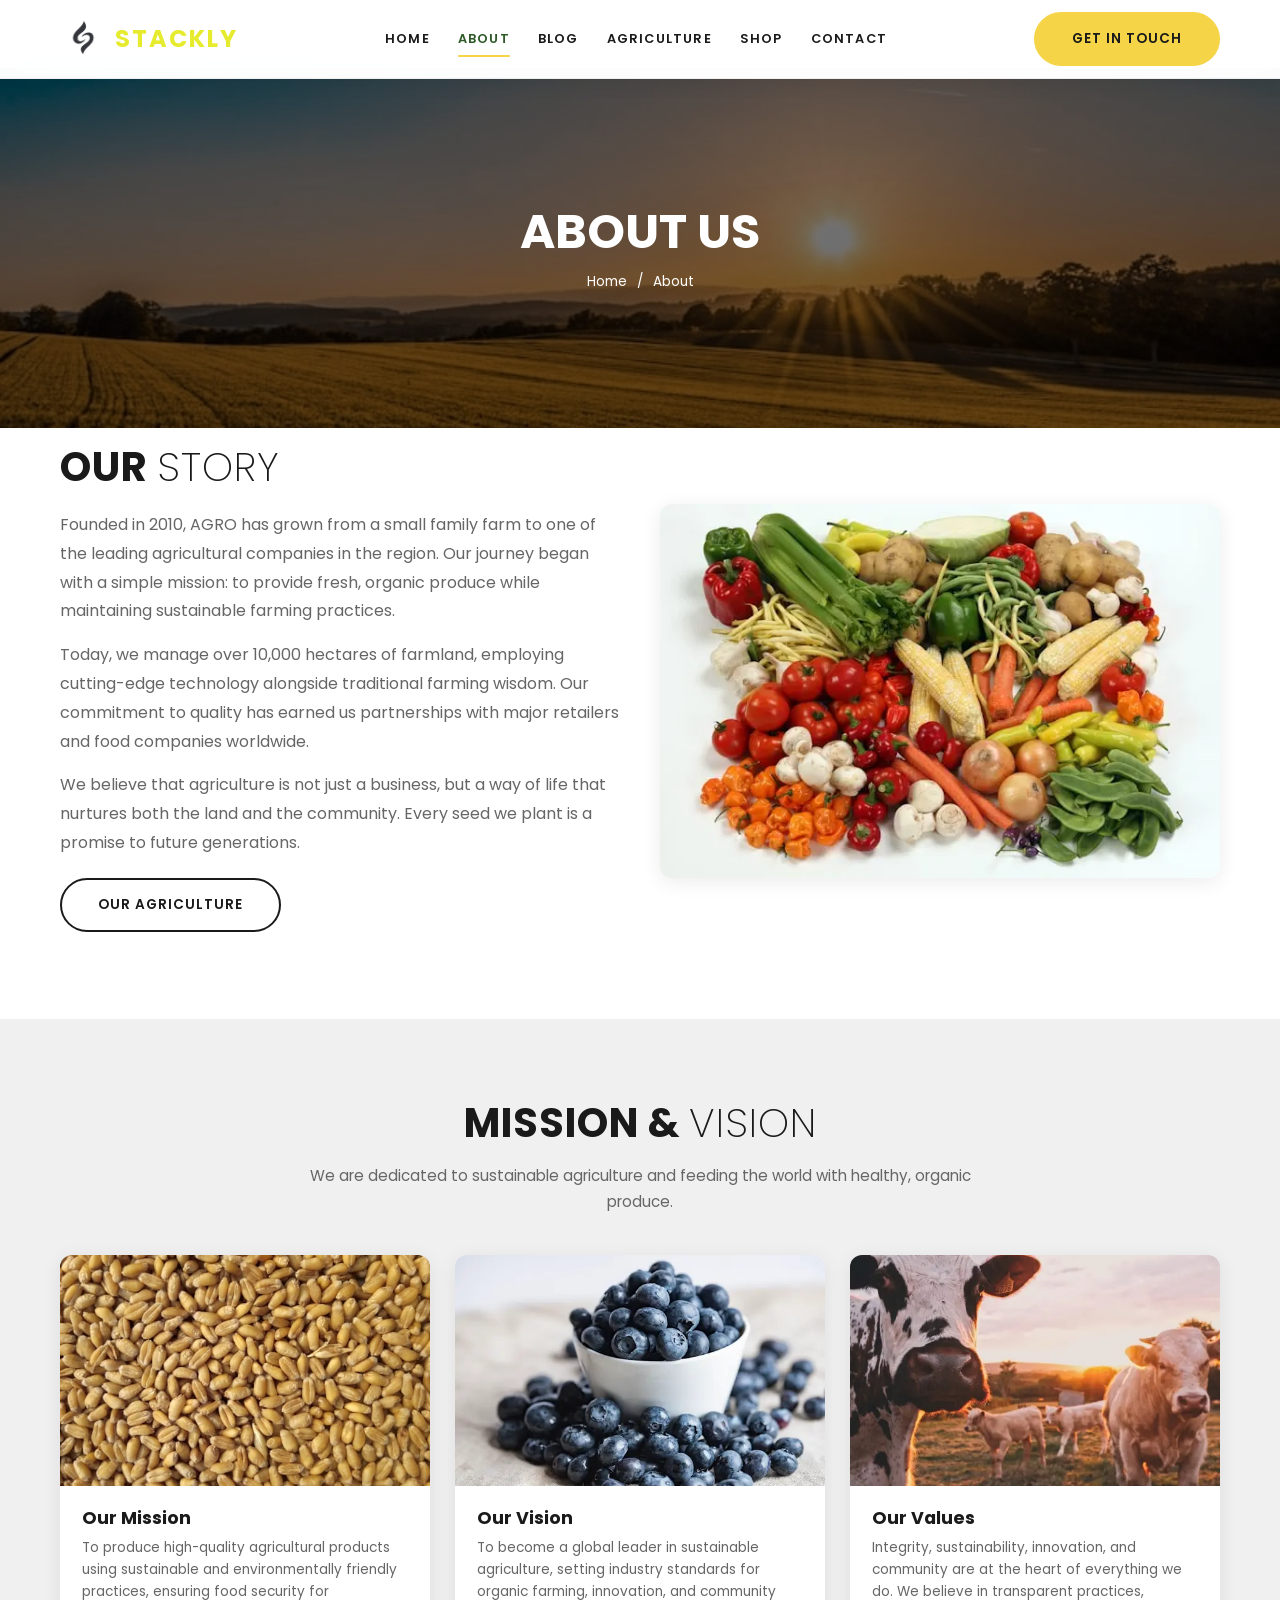
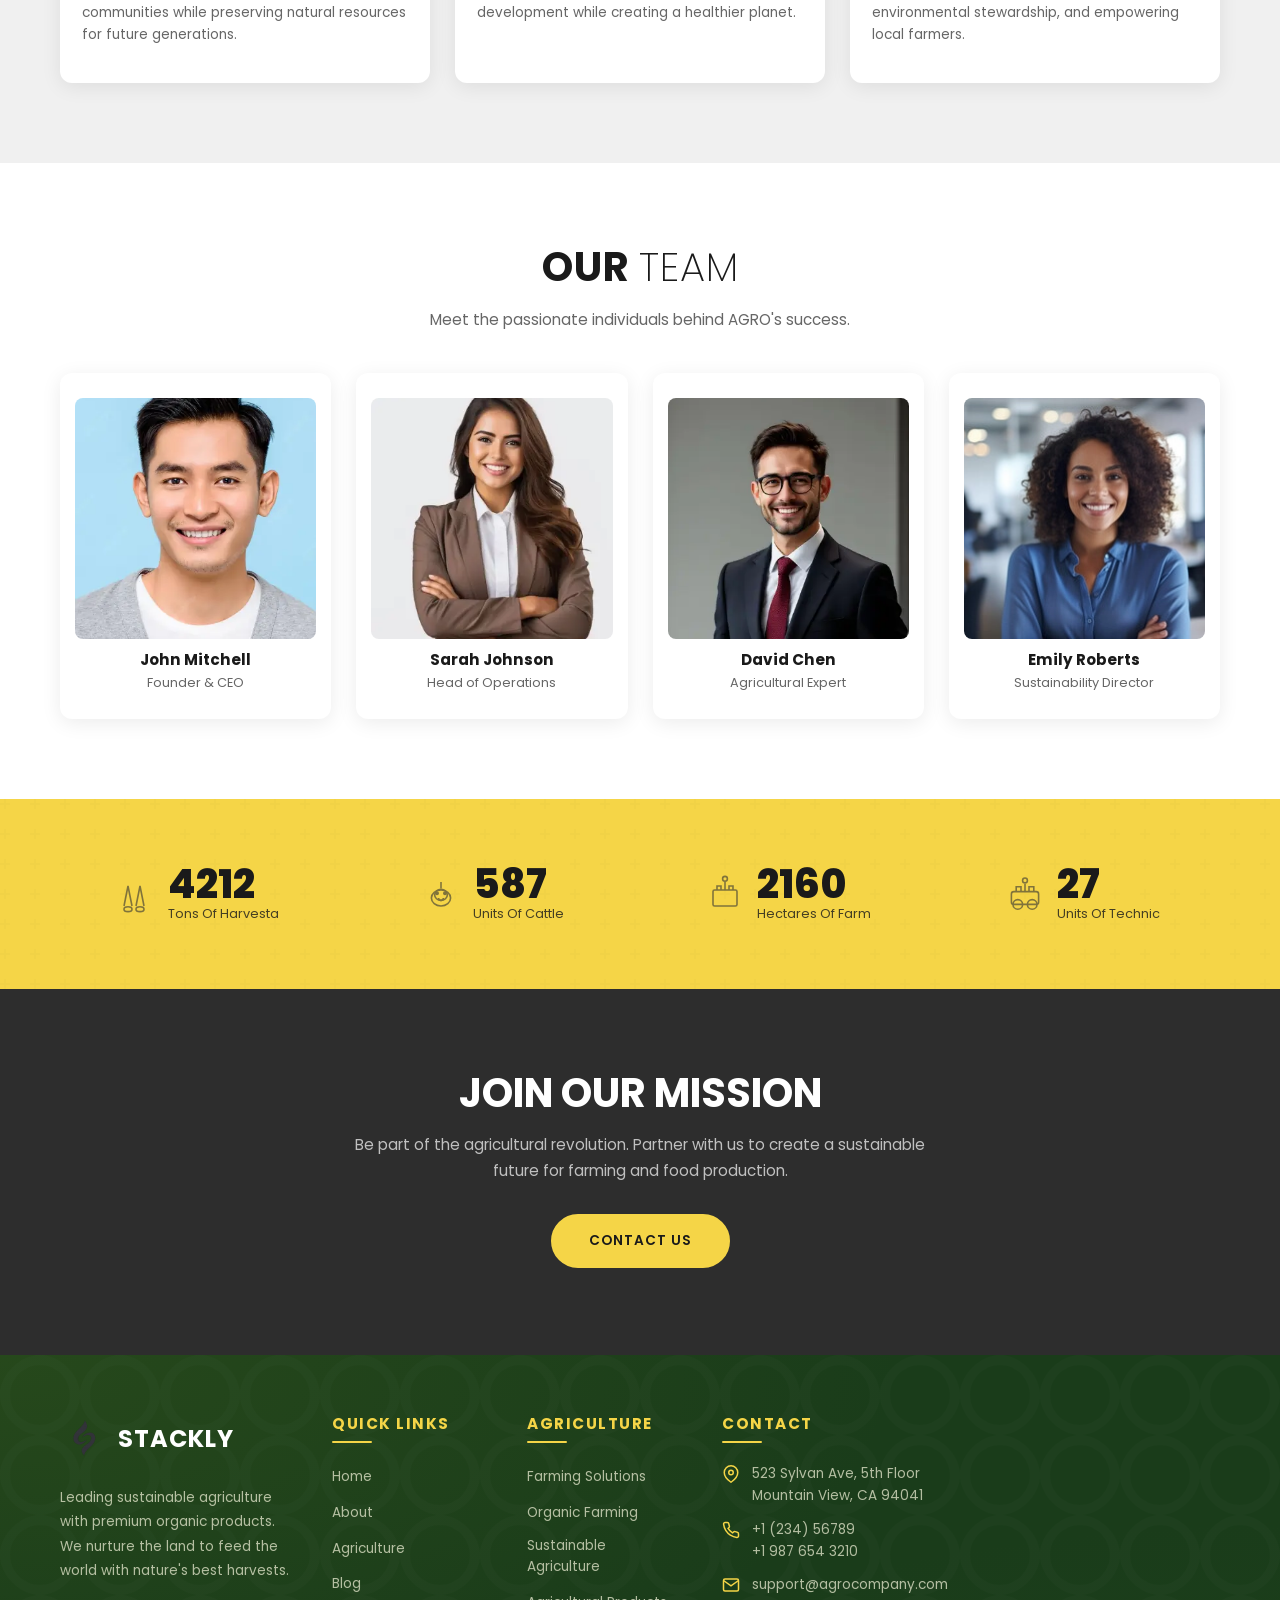
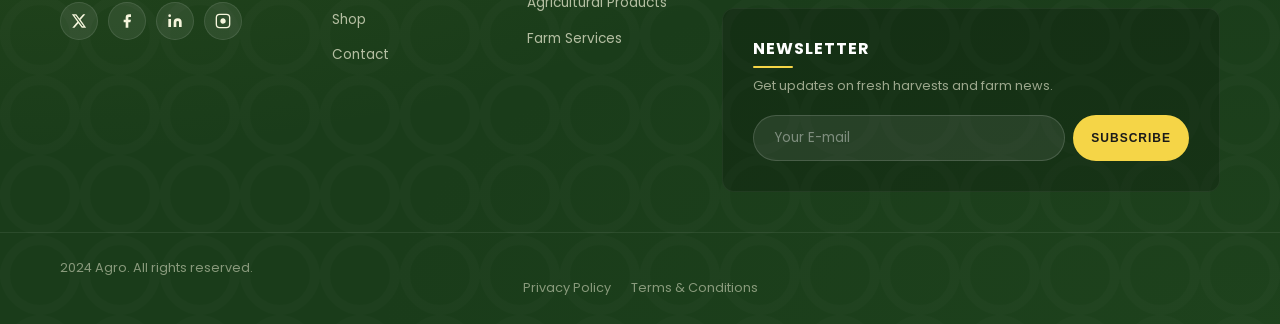
==== commit eb9c6455: "Add files via upload" ====
--- a/about.html
+++ b/about.html
@@ -201,8 +201,11 @@
       
                         <p>Leading sustainable agriculture with premium organic products. We nurture the land to feed the world with nature's best harvests.</p>
                         <div class="social-links">
-                            <a href="404.html" aria-label="Twitter"><svg width="16" height="16" viewBox="0 0 24 24" fill="currentColor"><path d="M23 3a10.9 10.9 0 0 1-3.14 1.53 4.48 4.48 0 0 0-7.86 3v1A10.66 10.66 0 0 1 3 4s-4 9 5 13a11.64 11.64 0 0 1-7 2c9 5 20 0 20-11.5a4.5 4.5 0 0 0-.08-.83A7.72 7.72 0 0 0 23 3z"/></svg></a>
-                            <a href="404.html" aria-label="Facebook"><svg width="16" height="16" viewBox="0 0 24 24" fill="currentColor"><path d="M18 2h-3a5 5 0 0 0-5 5v3H7v4h3v8h4v-8h3l1-4h-4V7a1 1 0 0 1 1-1h3z"/></svg></a>
+<a href="404.html" aria-label="X">
+    <svg width="16" height="16" viewBox="0 0 24 24" fill="currentColor">
+        <path d="M18.244 2H21.5l-7.11 8.13L22.75 22h-6.54l-5.12-6.69L5.2 22H1.94l7.61-8.7L1.25 2h6.7l4.63 6.1L18.244 2zm-1.15 18h1.81L6.93 3.9H5.01L17.094 20z"/>
+    </svg>
+</a>                            <a href="404.html" aria-label="Facebook"><svg width="16" height="16" viewBox="0 0 24 24" fill="currentColor"><path d="M18 2h-3a5 5 0 0 0-5 5v3H7v4h3v8h4v-8h3l1-4h-4V7a1 1 0 0 1 1-1h3z"/></svg></a>
                             <a href="404.html" aria-label="LinkedIn"><svg width="16" height="16" viewBox="0 0 24 24" fill="currentColor"><path d="M16 8a6 6 0 0 1 6 6v7h-4v-7a2 2 0 0 0-2-2 2 2 0 0 0-2 2v7h-4v-7a6 6 0 0 1 6-6zM2 9h4v12H2zM4 6a2 2 0 1 1 0-4 2 2 0 0 1 0 4z"/></svg></a>
                             <a href="404.html" aria-label="Instagram"><svg width="16" height="16" viewBox="0 0 24 24" fill="currentColor"><rect x="2" y="2" width="20" height="20" rx="5" ry="5" stroke="currentColor" stroke-width="2" fill="none"/><path d="M16 11.37A4 4 0 1 1 12.63 8 4 4 0 0 1 16 11.37z"/><line x1="17.5" y1="6.5" x2="17.51" y2="6.5"/></svg></a>
                         </div>
--- a/style.css
+++ b/style.css
@@ -967,7 +967,45 @@
 
 
 
-
+/* About Section Mobile Fix */
+@media (max-width: 768px){
+
+    .about-content{
+        display:flex !important;
+        flex-direction:column !important;
+        gap:25px !important;
+        text-align:center;
+    }
+
+    .about-left{
+        order:1;
+        width:100%;
+    }
+
+    .about-center{
+        order:2;
+        width:100%;
+    }
+
+    .about-center img{
+        width:100%;
+        max-width:320px;
+        height:auto;
+        display:block;
+        margin:0 auto;
+    }
+
+    .about-right{
+        order:3;
+        width:100%;
+    }
+
+    .about-right p{
+        text-align:center;
+        font-size:16px;
+        line-height:1.8;
+    }
+}
 
 
 
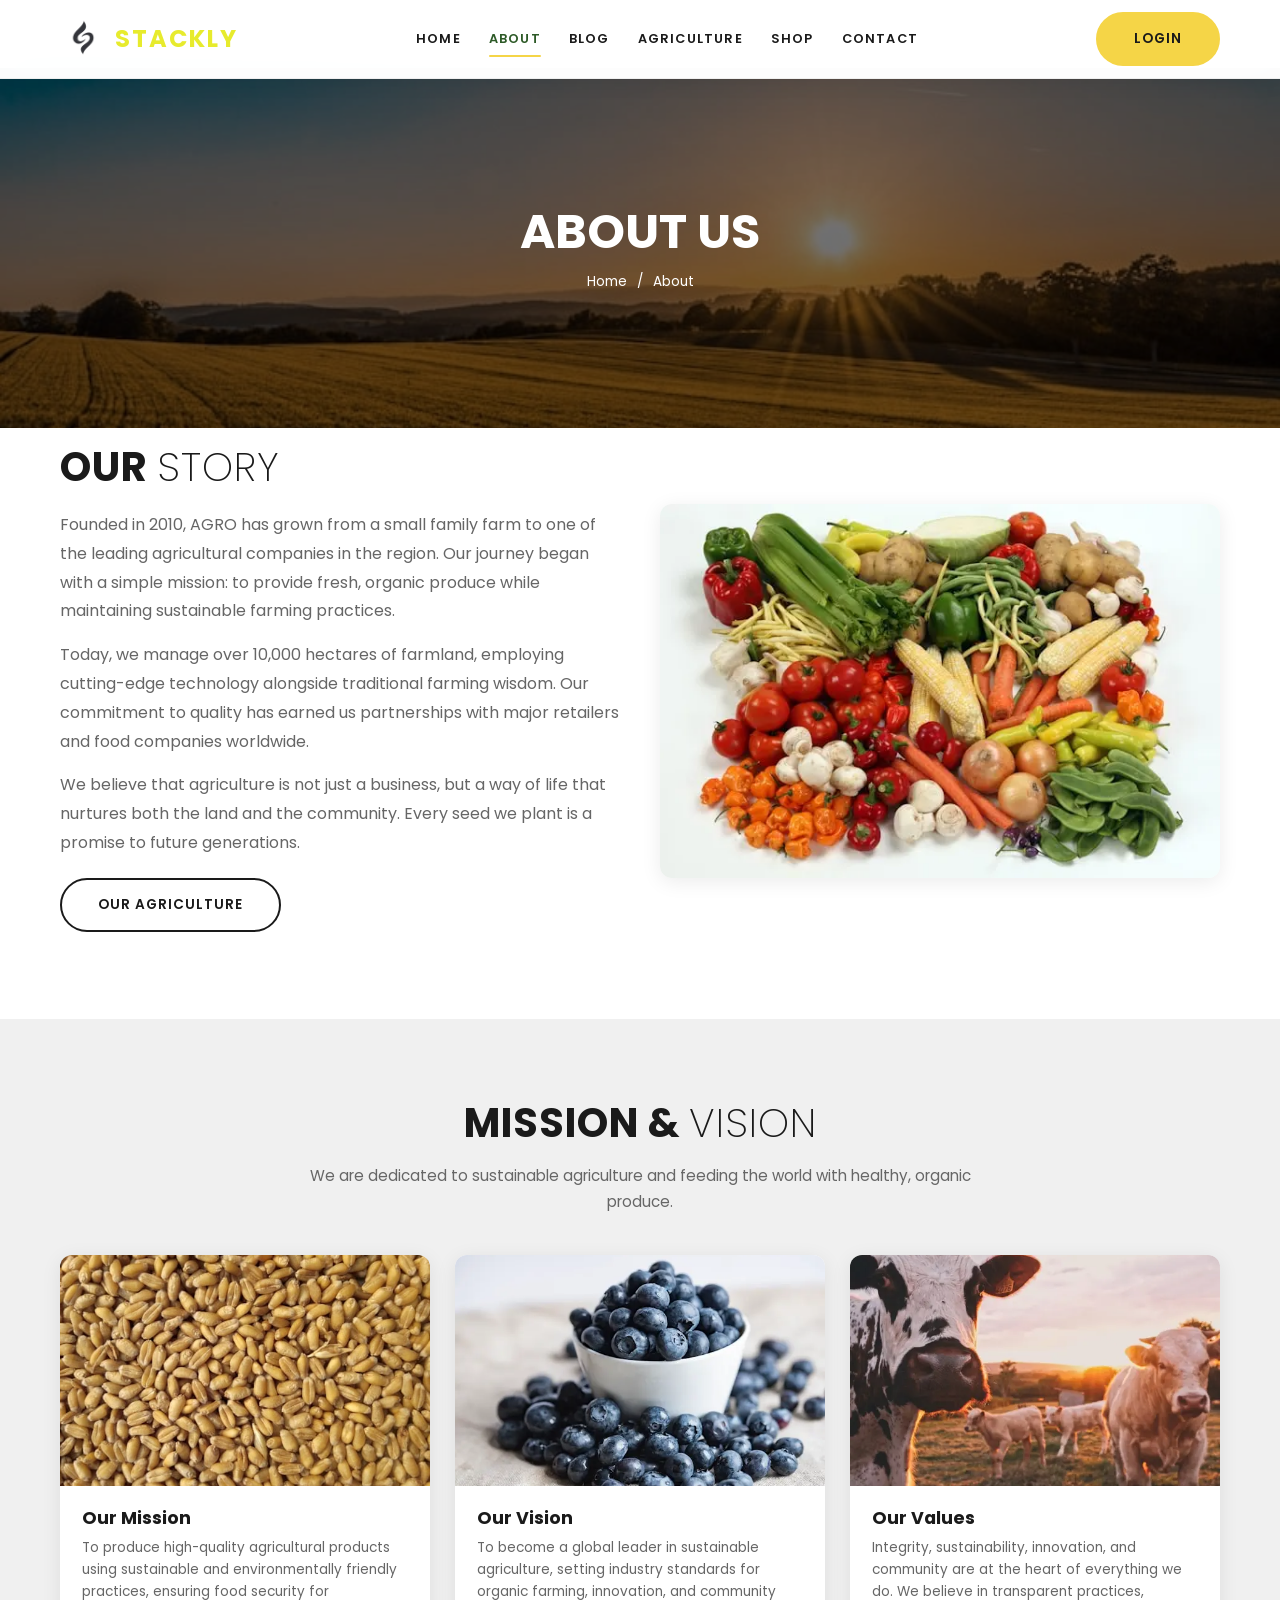
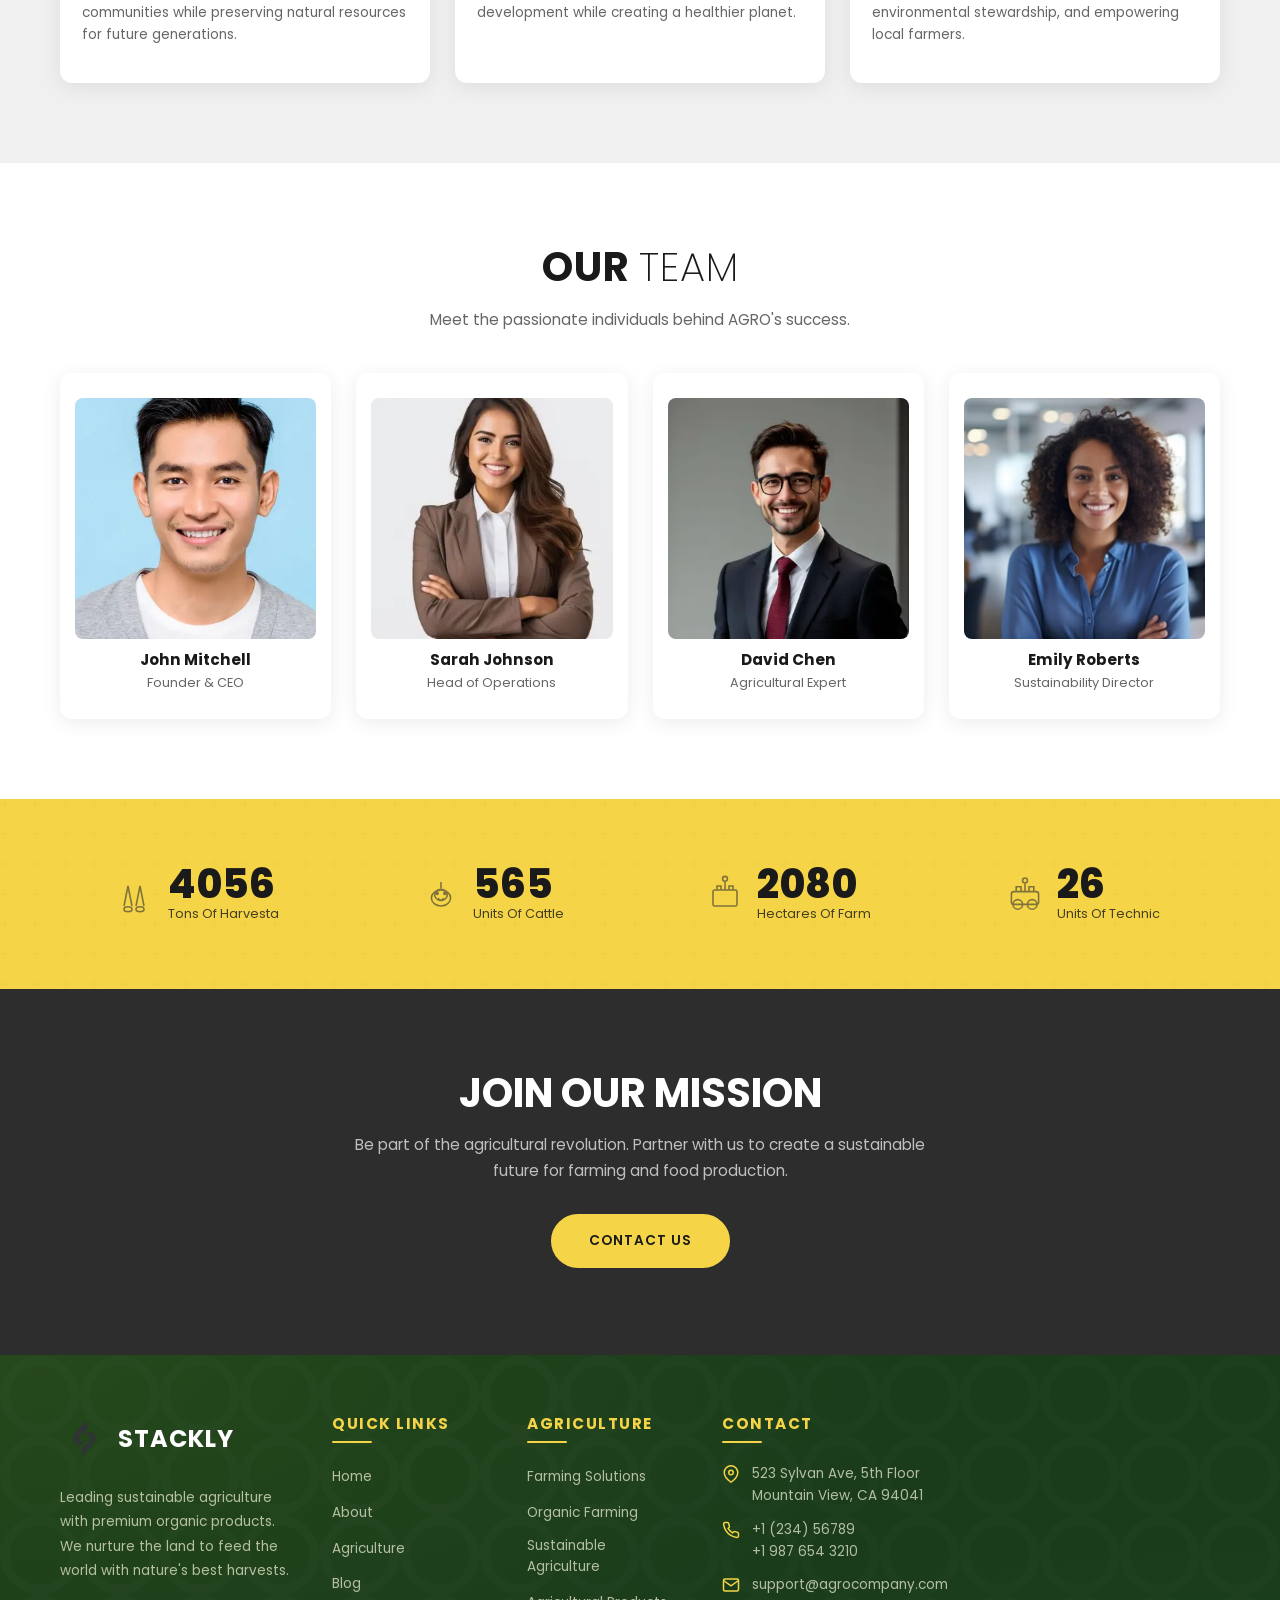
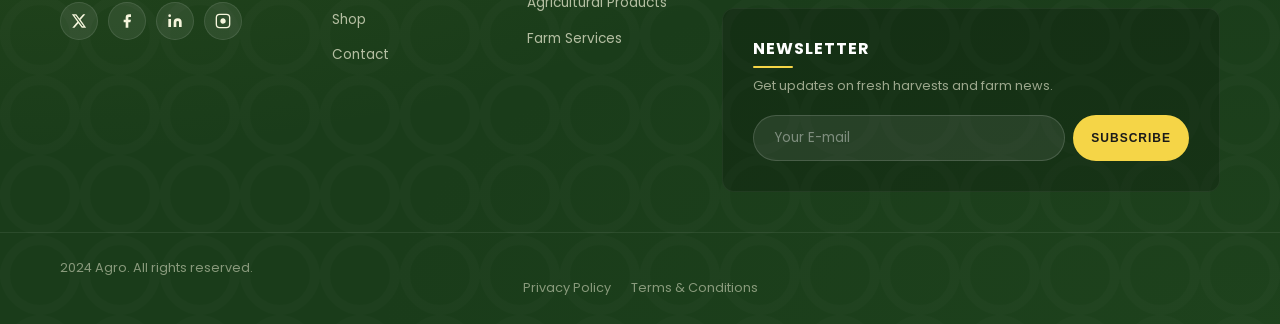
==== commit a94843fb: "Add files via upload" ====
--- a/about.html
+++ b/about.html
@@ -26,8 +26,9 @@
                     <a href="agriculture.html" class="nav-link">Agriculture</a>
                     <a href="shop.html" class="nav-link">Shop</a>
                     <a href="contact.html" class="nav-link">Contact</a>
+                    
                 </nav>
-                <a href="contact.html" class="btn btn-primary">Get In Touch</a>
+                <a href="login.html" class="btn btn-primary">Login</a>
                 <div class="mobile-toggle">
                     <span></span>
                     <span></span>
